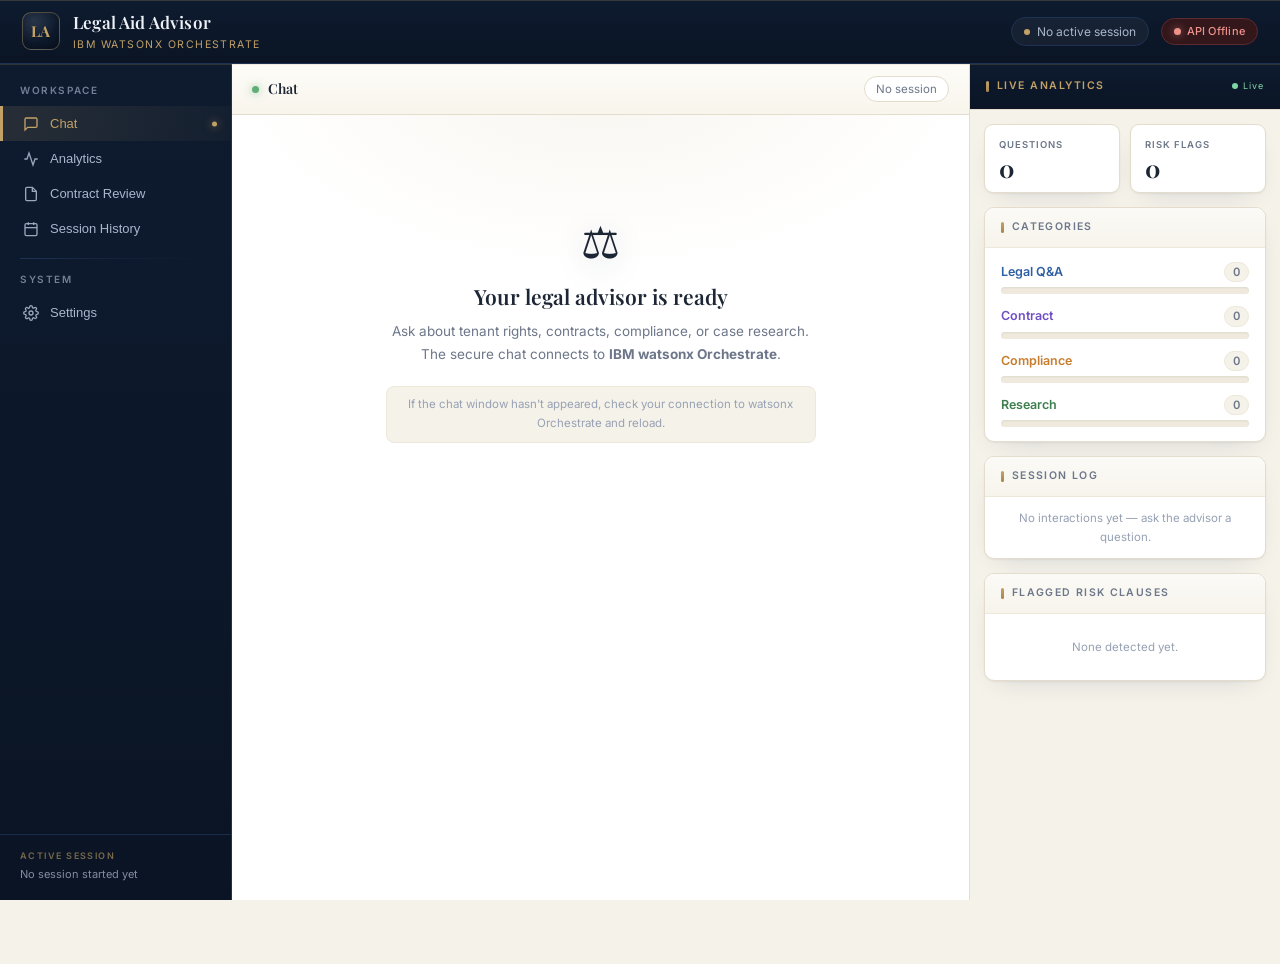
==== Legal-Aid/public/index.html @ 76707037 "Initial commit: Legal Aid Advisor dashboard AI-powered legal assistant — contract review with risk-c" ====
<!DOCTYPE html>
<html lang="en">
<head>
<meta charset="UTF-8" />
<meta name="viewport" content="width=device-width, initial-scale=1.0" />
<meta name="theme-color" content="#0e1b2f" />
<title>Legal Aid Advisor</title>
<link rel="icon" href="data:image/svg+xml,<svg xmlns='http://www.w3.org/2000/svg' viewBox='0 0 100 100'><rect width='100' height='100' rx='20' fill='%230e1b2f'/><text x='50' y='70' font-size='58' text-anchor='middle'>⚖️</text></svg>" />
<link rel="preconnect" href="https://fonts.googleapis.com" />
<link rel="preconnect" href="https://fonts.gstatic.com" crossorigin />
<link href="https://fonts.googleapis.com/css2?family=Inter:wght@400;500;600;700&family=Playfair+Display:wght@600;700&display=swap" rel="stylesheet" />
<link rel="stylesheet" href="css/app.css" />
</head>
<body>

<!-- ── App header ── -->
<header class="app-header">
  <button class="nav-toggle" id="navToggle" aria-label="Toggle navigation">
    <svg viewBox="0 0 24 24" fill="none" stroke="currentColor" stroke-width="2" stroke-linecap="round">
      <line x1="3" y1="6" x2="21" y2="6"/><line x1="3" y1="12" x2="21" y2="12"/><line x1="3" y1="18" x2="21" y2="18"/>
    </svg>
  </button>
  <div class="brand">
    <div class="logo-mark">LA</div>
    <div>
      <div class="app-title">Legal Aid Advisor</div>
      <div class="app-sub">IBM watsonx Orchestrate</div>
    </div>
  </div>
  <div class="header-right">
    <span class="session-chip" id="headerSessionLabel">No active session</span>
    <div class="status-pill" id="statusPill">Connecting…</div>
  </div>
</header>

<!-- ── Sidebar nav ── -->
<nav class="app-nav" id="appNav">
  <div class="nav-section-label">Workspace</div>

  <button class="nav-item active" data-view="chat">
    <svg viewBox="0 0 24 24" fill="none" stroke="currentColor" stroke-width="2">
      <path d="M21 15a2 2 0 0 1-2 2H7l-4 4V5a2 2 0 0 1 2-2h14a2 2 0 0 1 2 2z"/>
    </svg>
    Chat
  </button>

  <button class="nav-item" data-view="analytics">
    <svg viewBox="0 0 24 24" fill="none" stroke="currentColor" stroke-width="2">
      <polyline points="22 12 18 12 15 21 9 3 6 12 2 12"/>
    </svg>
    Analytics
  </button>

  <button class="nav-item" data-view="contracts">
    <svg viewBox="0 0 24 24" fill="none" stroke="currentColor" stroke-width="2">
      <path d="M14 2H6a2 2 0 0 0-2 2v16a2 2 0 0 0 2 2h12a2 2 0 0 0 2-2V8z"/>
      <polyline points="14 2 14 8 20 8"/>
    </svg>
    Contract Review
  </button>

  <button class="nav-item" data-view="sessions">
    <svg viewBox="0 0 24 24" fill="none" stroke="currentColor" stroke-width="2">
      <rect x="3" y="4" width="18" height="18" rx="2" ry="2"/>
      <line x1="16" y1="2" x2="16" y2="6"/><line x1="8" y1="2" x2="8" y2="6"/>
      <line x1="3" y1="10" x2="21" y2="10"/>
    </svg>
    Session History
  </button>

  <div class="nav-divider"></div>
  <div class="nav-section-label">System</div>

  <button class="nav-item" data-view="settings">
    <svg viewBox="0 0 24 24" fill="none" stroke="currentColor" stroke-width="2">
      <circle cx="12" cy="12" r="3"/>
      <path d="M19.4 15a1.65 1.65 0 0 0 .33 1.82l.06.06a2 2 0 0 1-2.83 2.83l-.06-.06a1.65 1.65 0 0 0-1.82-.33 1.65 1.65 0 0 0-1 1.51V21a2 2 0 0 1-4 0v-.09A1.65 1.65 0 0 0 9 19.4a1.65 1.65 0 0 0-1.82.33l-.06.06a2 2 0 0 1-2.83-2.83l.06-.06A1.65 1.65 0 0 0 4.68 15a1.65 1.65 0 0 0-1.51-1H3a2 2 0 0 1 0-4h.09A1.65 1.65 0 0 0 4.6 9a1.65 1.65 0 0 0-.33-1.82l-.06-.06a2 2 0 0 1 2.83-2.83l.06.06A1.65 1.65 0 0 0 9 4.68a1.65 1.65 0 0 0 1-1.51V3a2 2 0 0 1 4 0v.09a1.65 1.65 0 0 0 1 1.51 1.65 1.65 0 0 0 1.82-.33l.06-.06a2 2 0 0 1 2.83 2.83l-.06.06A1.65 1.65 0 0 0 19.4 9a1.65 1.65 0 0 0 1.51 1H21a2 2 0 0 1 0 4h-.09a1.65 1.65 0 0 0-1.51 1z"/>
    </svg>
    Settings
  </button>

  <div class="nav-footer" id="navSessionLabel">No session started yet</div>
</nav>

<!-- ── Main content ── -->
<main class="app-main" id="appMain">

  <!-- ── VIEW: Chat ── -->
  <div class="view active" id="view-chat"></div>

  <!-- ── VIEW: Analytics ── -->
  <div class="view" id="view-analytics"></div>

  <!-- ── VIEW: Contracts ── -->
  <div class="view" id="view-contracts"></div>

  <!-- ── VIEW: Sessions ── -->
  <div class="view" id="view-sessions"></div>

  <!-- ── VIEW: Settings ── -->
  <div class="view" id="view-settings"></div>

</main>

<!-- ── Toast container ── -->
<div id="toast-container"></div>

<!-- ── Scripts ── -->
<script src="js/api.js"></script>
<script src="js/utils.js"></script>
<script src="js/wxochat.js"></script>
<script src="js/views/chat.js"></script>
<script src="js/views/analytics.js"></script>
<script src="js/views/contracts.js"></script>
<script src="js/views/sessions.js"></script>
<script src="js/views/settings.js"></script>
<script src="js/app.js"></script>

</body>
</html>
---- Legal-Aid/public/css/app.css ----
/* ═══════════════════════════════════════════════════════════════════════════
   Legal Aid Advisor — Design System
   Theme: “Justice Chamber” — deep ink navy, brass gold, warm parchment.
   Serif display type (Playfair Display) for headings, Inter for UI.
   ═══════════════════════════════════════════════════════════════════════════ */

/* ── Reset ──────────────────────────────────────────────────────────────── */
*, *::before, *::after { box-sizing: border-box; margin: 0; padding: 0; }

/* ── Tokens ─────────────────────────────────────────────────────────────── */
:root {
  /* Ink & paper */
  --ink:        #1d2634;   /* primary text */
  --ink-2:      #3d4757;   /* secondary text */
  --muted:      #6d7789;   /* muted text */
  --faint:      #97a1b3;   /* faint text */
  --paper:      #f5f2ea;   /* warm parchment background */
  --paper-deep: #efeadd;   /* deeper parchment (hover, wells) */
  --surface:    #ffffff;   /* cards */
  --line:       #e4ddcd;   /* hairline border (warm) */
  --line-soft:  #eee8da;   /* lighter hairline */

  /* Court navy */
  --navy-0: #0a1424;
  --navy-1: #0e1b2f;
  --navy-2: #15263f;
  --navy-3: #1e3354;
  --navy-text:  #a9b6cc;   /* idle nav text */
  --navy-title: #eef2f8;   /* nav labels / headings on dark */

  /* Brass */
  --gold:      #c2a267;
  --gold-2:    #a9874b;
  --gold-soft: rgba(194, 162, 103, 0.14);
  --gold-line: rgba(194, 162, 103, 0.38);

  /* Actions & states */
  --blue:      #2f5fa3;
  --blue-deep: #25497e;
  --blue-soft: #eef3fa;
  --blue-line: #c7d6ec;
  --danger:    #b23a34;
  --danger-soft:#fcf0ef;
  --danger-line:#f2c4c0;
  --success:   #3e7d4e;
  --warn:      #c77d2e;

  /* Category colours */
  --cat-qa:         #2f5fa3;
  --cat-contract:   #6f4fc4;
  --cat-compliance: #c77d2e;
  --cat-research:   #3e7d4e;

  /* Type */
  --font-serif: 'Playfair Display', Georgia, 'Times New Roman', serif;
  --font-sans:  'Inter', -apple-system, 'Segoe UI', system-ui, sans-serif;

  /* Layout */
  --header-h: 64px;
  --nav-w:    232px;
  --radius:   10px;
  --radius-sm: 7px;
  --shadow-card: 0 1px 2px rgba(13, 27, 46, 0.05), 0 10px 28px -14px rgba(13, 27, 46, 0.18);
  --shadow-lift: 0 2px 4px rgba(13, 27, 46, 0.06), 0 16px 34px -16px rgba(13, 27, 46, 0.26);
}

/* ── Base ───────────────────────────────────────────────────────────────── */
html, body { height: 100%; }

body {
  font-family: var(--font-sans);
  font-size: 14px;
  line-height: 1.6;
  color: var(--ink);
  background: var(--paper);
  -webkit-font-smoothing: antialiased;
  text-rendering: optimizeLegibility;
}

::selection { background: rgba(194, 162, 103, 0.32); }

:focus-visible {
  outline: 2px solid var(--gold);
  outline-offset: 2px;
  border-radius: 3px;
}

/* ── App header (navy bench) ────────────────────────────────────────────── */
.app-header {
  position: fixed; top: 0; left: 0; right: 0; z-index: 100;
  height: var(--header-h);
  background: linear-gradient(180deg, var(--navy-1), var(--navy-0));
  color: #fff;
  display: flex; align-items: center; gap: 14px;
  padding: 0 22px;
  border-bottom: 1px solid var(--navy-3);
  box-shadow: 0 1px 0 rgba(194, 162, 103, 0.22) inset, 0 1px 0 rgba(194, 162, 103, 0.18);
}

.brand { display: flex; align-items: center; gap: 13px; min-width: 0; }

.logo-mark {
  width: 38px; height: 38px; flex-shrink: 0;
  border-radius: 9px;
  background:
    radial-gradient(120% 120% at 30% 20%, rgba(255,255,255,0.10), transparent 55%),
    linear-gradient(160deg, var(--navy-2), var(--navy-0));
  border: 1px solid var(--gold-line);
  box-shadow: 0 0 0 1px rgba(13, 27, 46, 0.6), inset 0 0 14px rgba(0,0,0,0.35);
  display: flex; align-items: center; justify-content: center;
  font-family: var(--font-serif);
  font-weight: 700; font-size: 15px; letter-spacing: 0.02em;
  color: var(--gold);
  text-shadow: 0 1px 2px rgba(0,0,0,0.4);
}

.app-title {
  font-family: var(--font-serif);
  font-size: 17px; font-weight: 600; letter-spacing: 0.01em;
  color: var(--navy-title);
  white-space: nowrap;
}
.app-sub {
  font-size: 10.5px; letter-spacing: 0.14em; text-transform: uppercase;
  color: var(--gold); margin-top: 1px;
}

/* Mobile nav toggle */
.nav-toggle {
  display: none;
  align-items: center; justify-content: center;
  width: 34px; height: 34px; flex-shrink: 0;
  background: transparent; border: 1px solid var(--navy-3);
  border-radius: 7px; color: var(--navy-text); cursor: pointer;
  transition: color .15s, border-color .15s, background .15s;
}
.nav-toggle:hover { color: var(--gold); border-color: var(--gold-line); background: var(--gold-soft); }
.nav-toggle svg { width: 18px; height: 18px; }

.header-right {
  margin-left: auto; display: flex; align-items: center; gap: 12px; min-width: 0;
}

.session-chip {
  font-size: 12px; color: var(--navy-text);
  background: rgba(255,255,255,0.045);
  border: 1px solid var(--navy-3);
  border-radius: 20px; padding: 4px 12px;
  max-width: 260px; overflow: hidden; text-overflow: ellipsis; white-space: nowrap;
}
.session-chip::before {
  content: ''; display: inline-block; width: 6px; height: 6px;
  border-radius: 50%; background: var(--gold); margin-right: 7px; vertical-align: 1px;
}

/* Status pill */
.status-pill {
  font-size: 11px; font-weight: 500; letter-spacing: 0.02em;
  padding: 4px 12px; border-radius: 20px;
  background: #0e2a20; color: #7ed6a4;
  border: 1px solid #1e4a37;
  display: flex; align-items: center; gap: 6px;
  white-space: nowrap;
}
.status-pill::before {
  content: ''; width: 7px; height: 7px; border-radius: 50%;
  background: #7ed6a4; display: inline-block;
  box-shadow: 0 0 8px rgba(126, 214, 164, 0.75);
}
.status-pill.disconnected {
  background: #33171b; color: #ee928b; border-color: #5c2b30;
}
.status-pill.disconnected::before {
  background: #ee928b; box-shadow: 0 0 8px rgba(238, 146, 139, 0.6);
}

/* ── Sidebar nav (navy panel) ───────────────────────────────────────────── */
.app-nav {
  position: fixed; top: var(--header-h); left: 0; bottom: 0;
  width: var(--nav-w);
  background: linear-gradient(180deg, var(--navy-1) 0%, var(--navy-0) 100%);
  border-right: 1px solid var(--navy-3);
  display: flex; flex-direction: column;
  padding: 18px 0 14px;
  z-index: 90;
  overflow-y: auto;
}

.nav-section-label {
  font-size: 10px; font-weight: 600; letter-spacing: 0.16em;
  text-transform: uppercase; color: var(--navy-text);
  opacity: 0.65;
  padding: 0 20px 8px;
}

.nav-item {
  display: flex; align-items: center; gap: 11px;
  padding: 9.5px 20px; font-size: 13px; font-weight: 500;
  color: var(--navy-text); cursor: pointer; border: none; background: none;
  width: 100%; text-align: left;
  border-left: 3px solid transparent;
  transition: color .15s, background .15s, border-color .15s;
  position: relative;
}
.nav-item:hover { color: var(--navy-title); background: rgba(255,255,255,0.05); }
.nav-item.active {
  color: var(--gold);
  background: linear-gradient(90deg, var(--gold-soft), rgba(194,162,103,0.03));
  border-left-color: var(--gold);
}
.nav-item.active::after {
  content: ''; position: absolute; right: 14px; top: 50%;
  transform: translateY(-50%);
  width: 5px; height: 5px; border-radius: 50%;
  background: var(--gold); box-shadow: 0 0 8px rgba(194,162,103,0.8);
}
.nav-item svg { width: 16px; height: 16px; flex-shrink: 0; opacity: 0.9; }
.nav-item.active svg { opacity: 1; }

.nav-divider {
  height: 1px; margin: 12px 20px;
  background: linear-gradient(90deg, var(--navy-3), rgba(30,51,84,0.35), transparent);
}

.nav-footer {
  margin-top: auto; padding: 14px 20px 2px;
  font-size: 11px; color: var(--navy-text); opacity: 0.75;
  border-top: 1px solid var(--navy-3);
  padding-top: 14px;
}
.nav-footer::before {
  content: 'ACTIVE SESSION'; display: block;
  font-size: 9px; letter-spacing: 0.16em; font-weight: 600;
  color: var(--gold); opacity: 0.8; margin-bottom: 3px;
}

/* ── Main content area (parchment) ──────────────────────────────────────── */
.app-main {
  margin-top: var(--header-h);
  margin-left: var(--nav-w);
  height: calc(100vh - var(--header-h));
  display: flex; flex-direction: column;
  overflow: hidden;
  background:
    radial-gradient(900px 420px at 12% -8%, rgba(194, 162, 103, 0.07), transparent 62%),
    var(--paper);
}

.view { display: none; flex: 1; flex-direction: column; overflow: hidden; }
.view.active { display: flex; }

/* ── Page header bar ────────────────────────────────────────────────────── */
.page-bar {
  padding: 18px 26px 14px;
  border-bottom: 1px solid var(--line);
  background: transparent;
  flex-shrink: 0;
  display: flex; align-items: flex-end; justify-content: space-between; gap: 14px;
  position: relative;
}
.page-bar::after {
  content: ''; position: absolute; left: 26px; bottom: -1px;
  width: 46px; height: 2px; border-radius: 2px;
  background: linear-gradient(90deg, var(--gold), transparent);
}
.page-bar h1 {
  font-family: var(--font-serif);
  font-size: 23px; font-weight: 600; letter-spacing: 0.01em;
  color: var(--ink); line-height: 1.2;
}
.page-bar .sub { font-size: 12.5px; color: var(--muted); margin-top: 3px; }

/* ── Buttons ────────────────────────────────────────────────────────────── */
.btn {
  display: inline-flex; align-items: center; gap: 7px;
  padding: 7.5px 15px; border-radius: var(--radius-sm);
  font-size: 13px; font-weight: 500; font-family: var(--font-sans);
  cursor: pointer; border: 1px solid var(--line);
  background: var(--surface); color: var(--ink-2);
  transition: background .15s, border-color .15s, color .15s, box-shadow .15s, transform .06s;
  white-space: nowrap;
}
.btn:hover { background: var(--paper-deep); border-color: #d8d0bc; color: var(--ink); }
.btn:active { transform: translateY(1px); }

.btn.primary {
  background: linear-gradient(180deg, var(--blue), var(--blue-deep));
  color: #fff; border-color: var(--blue-deep);
  box-shadow: 0 1px 2px rgba(13, 27, 46, 0.25), inset 0 1px 0 rgba(255,255,255,0.14);
}
.btn.primary:hover { background: linear-gradient(180deg, #3569b3, var(--blue-deep)); color: #fff; }

.btn.danger {
  background: var(--surface); color: var(--danger); border-color: var(--danger-line);
}
.btn.danger:hover { background: var(--danger-soft); border-color: var(--danger); color: var(--danger); }

.btn.ghost {
  background: transparent; border-color: var(--navy-3); color: var(--navy-text);
}
.btn.ghost:hover { background: var(--gold-soft); border-color: var(--gold-line); color: var(--gold); }

.btn svg { width: 14px; height: 14px; }

/* ── Cards & sections ───────────────────────────────────────────────────── */
.section-card {
  background: var(--surface);
  border: 1px solid var(--line);
  border-radius: var(--radius);
  overflow: hidden;
  box-shadow: var(--shadow-card);
}
.section-title {
  font-size: 10.5px; font-weight: 600; letter-spacing: 0.13em;
  text-transform: uppercase; color: var(--muted);
  padding: 11px 16px;
  border-bottom: 1px solid var(--line-soft);
  background: linear-gradient(180deg, #fbfaf6, #f7f4ec);
  display: flex; align-items: center; gap: 8px;
}
.section-title::before {
  content: ''; width: 3px; height: 11px; border-radius: 2px;
  background: linear-gradient(180deg, var(--gold), var(--gold-2));
  flex-shrink: 0;
}
.section-body { padding: 14px 16px; }

/* ── Stat cards ─────────────────────────────────────────────────────────── */
.stat-grid { display: grid; grid-template-columns: repeat(4, 1fr); gap: 14px; }
.stat-card {
  background: var(--surface); border: 1px solid var(--line);
  border-radius: var(--radius); padding: 16px 18px;
  box-shadow: var(--shadow-card);
  position: relative; overflow: hidden;
  transition: box-shadow .18s, transform .18s, border-color .18s;
}
.stat-card::after {
  content: ''; position: absolute; top: 0; left: 0; right: 0; height: 2px;
  background: linear-gradient(90deg, var(--gold), transparent 70%);
  opacity: 0.55;
}
.stat-card:hover {
  box-shadow: var(--shadow-lift); transform: translateY(-2px);
  border-color: #d9d2c0;
}
.stat-card .label {
  font-size: 10.5px; color: var(--muted);
  text-transform: uppercase; letter-spacing: 0.1em; font-weight: 600;
  margin-bottom: 6px;
}
.stat-card .value {
  font-family: var(--font-serif);
  font-size: 30px; font-weight: 700; line-height: 1; color: var(--ink);
  font-variant-numeric: tabular-nums;
}
.stat-card .sub { font-size: 11px; color: var(--faint); margin-top: 5px; }

/* ── Category bars ──────────────────────────────────────────────────────── */
.cat-list { display: flex; flex-direction: column; gap: 12px; }
.cat-label-row { display: flex; justify-content: space-between; margin-bottom: 5px; font-size: 12.5px; }
.cat-name { font-weight: 600; color: var(--ink-2); }
.cat-count {
  color: var(--muted); font-variant-numeric: tabular-nums;
  font-weight: 600; font-size: 11.5px;
  background: var(--paper); border: 1px solid var(--line-soft);
  border-radius: 12px; padding: 0 8px;
}
.cat-bar-bg {
  height: 7px; background: var(--paper-deep);
  border-radius: 4px; overflow: hidden;
  box-shadow: inset 0 1px 2px rgba(13,27,46,0.08);
}
.cat-bar-fill {
  height: 100%; border-radius: 4px;
  background-image: linear-gradient(180deg, rgba(255,255,255,0.28), transparent 55%);
  transition: width .5s cubic-bezier(.22,.61,.36,1);
}

/* ── Risk list ──────────────────────────────────────────────────────────── */
.risk-list { display: flex; flex-direction: column; gap: 8px; }
.risk-item {
  background: var(--danger-soft); border: 1px solid var(--danger-line);
  border-left: 3px solid var(--danger);
  border-radius: var(--radius-sm); padding: 9px 12px;
  transition: transform .12s, box-shadow .12s;
}
.risk-item:hover { transform: translateX(2px); box-shadow: 0 4px 12px -6px rgba(178,58,52,0.35); }
.risk-item .risk-name { font-size: 12.5px; font-weight: 600; color: var(--danger); }
.risk-item .risk-ctx { font-size: 11.5px; color: var(--ink-2); margin-top: 2px; line-height: 1.45; }

/* ── Tables ─────────────────────────────────────────────────────────────── */
.data-table { width: 100%; border-collapse: collapse; font-size: 13px; }
.data-table th {
  text-align: left; padding: 9px 14px; font-size: 10.5px; font-weight: 600;
  color: var(--muted); text-transform: uppercase; letter-spacing: 0.08em;
  background: var(--paper); border-bottom: 1px solid var(--line);
}
.data-table td { padding: 11px 14px; border-bottom: 1px solid var(--line-soft); color: var(--ink-2); vertical-align: middle; }
.data-table tr:last-child td { border-bottom: none; }
.data-table tbody tr { transition: background .12s; }
.data-table tbody tr:hover td { background: #fbf9f3; }

/* ── Empty state ────────────────────────────────────────────────────────── */
.empty-state {
  text-align: center; color: var(--faint); font-size: 13px;
  padding: 34px 0; line-height: 1.7;
}
.empty-state .empty-icon {
  font-size: 34px; margin-bottom: 10px; display: block;
  filter: grayscale(0.15) opacity(0.85);
}

/* ── Badges ─────────────────────────────────────────────────────────────── */
.badge {
  display: inline-block; font-size: 9.5px; font-weight: 600; padding: 2.5px 8px;
  border-radius: 12px; text-transform: uppercase; letter-spacing: 0.06em; color: #fff;
  box-shadow: inset 0 1px 0 rgba(255,255,255,0.22);
}

/* ── Notice banner ──────────────────────────────────────────────────────── */
.notice {
  display: flex; align-items: center; gap: 9px;
  font-size: 12.5px; color: var(--ink-2); line-height: 1.55;
  background: #fdf7e9; border: 1px solid #ecdcb6;
  border-left: 3px solid var(--gold-2);
  border-radius: 8px; padding: 10px 14px;
}
.notice::before {
  content: '⚖'; flex-shrink: 0; color: var(--gold-2); font-size: 13px;
}
.hidden { display: none !important; }

/* ── Code / links ───────────────────────────────────────────────────────── */
.code {
  font-family: 'SFMono-Regular', Consolas, 'Liberation Mono', Menlo, monospace;
  font-size: 12px; color: var(--ink-2);
  background: var(--paper); border: 1px solid var(--line-soft);
  border-radius: 5px; padding: 1.5px 7px;
}
.link { color: var(--blue); text-decoration: none; }
.link:hover { text-decoration: underline; color: var(--blue-deep); }

/* ── Toast notifications ────────────────────────────────────────────────── */
#toast-container {
  position: fixed; bottom: 22px; right: 22px; z-index: 9999;
  display: flex; flex-direction: column; gap: 9px; align-items: flex-end;
}
.toast {
  background: var(--navy-1); color: var(--navy-title);
  font-size: 13px; font-weight: 500;
  padding: 11px 18px; border-radius: 9px; min-width: 230px; max-width: 380px;
  display: flex; align-items: center; gap: 10px;
  border: 1px solid var(--navy-3);
  box-shadow: 0 10px 30px -10px rgba(13, 27, 46, 0.5);
  animation: toastIn .25s cubic-bezier(.21,.61,.35,1);
}
.toast::before {
  content: ''; width: 8px; height: 8px; border-radius: 50%; flex-shrink: 0;
  background: var(--navy-text);
}
.toast.success { border-left: 3px solid #5fae76; }
.toast.success::before { background: #5fae76; box-shadow: 0 0 8px rgba(95,174,118,0.7); }
.toast.error { border-left: 3px solid #ee928b; }
.toast.error::before { background: #ee928b; box-shadow: 0 0 8px rgba(238,146,139,0.7); }
@keyframes toastIn {
  from { opacity: 0; transform: translateX(14px) scale(0.97); }
  to   { opacity: 1; transform: none; }
}

/* ── Upload zone ────────────────────────────────────────────────────────── */
.upload-zone {
  border: 2px dashed #d8cfb8;
  border-radius: var(--radius);
  padding: 42px 24px; text-align: center; cursor: pointer;
  background: var(--surface);
  transition: border-color .2s, background .2s, box-shadow .2s, transform .15s;
}
.upload-zone:hover { border-color: var(--gold-2); background: #fdfbf6; }
.upload-zone.dragover {
  border-color: var(--gold);
  background: #fbf6ea;
  box-shadow: 0 0 0 4px var(--gold-soft), var(--shadow-card);
  transform: scale(1.005);
}
.upload-zone .uz-icon { font-size: 36px; margin-bottom: 12px; display: block; }
.upload-zone h3 { font-size: 16px; font-weight: 600; margin-bottom: 4px; color: var(--ink); }
.upload-zone p  { color: var(--muted); font-size: 13px; }

/* ── Contract result ────────────────────────────────────────────────────── */
.contract-result {
  background: var(--paper); border: 1px solid var(--line);
  border-radius: 8px; padding: 14px 16px;
}
.contract-result pre {
  white-space: pre-wrap; word-break: break-word;
  font-family: 'SFMono-Regular', Consolas, 'Liberation Mono', Menlo, monospace;
  font-size: 12px; line-height: 1.7; max-height: 340px; overflow-y: auto;
  color: var(--ink-2);
}

/* ═══════════════════════════════════════════════════════════════════════════
   Chat view — WxO embed + live analytics sidebar
   ═══════════════════════════════════════════════════════════════════════════ */
#view-chat { flex-direction: row; overflow: hidden; }

.chat-col {
  flex: 1; display: flex; flex-direction: column; min-width: 0; min-height: 0;
  border-right: 1px solid var(--line);
  background: var(--surface);
}
.chat-col-header {
  padding: 12px 20px; border-bottom: 1px solid var(--line);
  background: linear-gradient(180deg, #fdfcf8, #f8f5ec);
  flex-shrink: 0;
  display: flex; align-items: center; justify-content: space-between; gap: 10px;
}
.chat-col-header h2 {
  font-family: var(--font-serif);
  font-size: 14px; font-weight: 600; color: var(--ink);
  letter-spacing: 0.01em;
  display: flex; align-items: center; gap: 9px;
}
.chat-col-header h2::before {
  content: ''; width: 7px; height: 7px; border-radius: 50%;
  background: #5fae76; box-shadow: 0 0 8px rgba(95,174,118,0.7);
}
.chat-session-label {
  font-size: 11.5px; color: var(--muted);
  background: var(--surface); border: 1px solid var(--line);
  border-radius: 20px; padding: 3px 11px;
  max-width: 300px; overflow: hidden; text-overflow: ellipsis; white-space: nowrap;
}

#wxo-root {
  flex: 1; min-height: 0; overflow: hidden; background: var(--surface);
}

/* Welcome fallback — shown until the WxO widget mounts */
.chat-fallback {
  flex: 1; min-height: 0;
  display: flex; flex-direction: column; align-items: center; justify-content: center;
  gap: 6px; padding: 40px 32px; text-align: center;
  background:
    radial-gradient(560px 300px at 50% -10%, rgba(194, 162, 103, 0.10), transparent 65%),
    var(--surface);
}
.cf-emblem {
  font-size: 44px; margin-bottom: 10px; line-height: 1;
  filter: drop-shadow(0 6px 14px rgba(13, 27, 46, 0.18));
}
.chat-fallback h3 {
  font-family: var(--font-serif); font-size: 21px; font-weight: 600; color: var(--ink);
}
.chat-fallback p {
  max-width: 430px; color: var(--muted); font-size: 13.5px; line-height: 1.7;
}
.chat-fallback .cf-note {
  margin-top: 14px; font-size: 11.5px; color: var(--faint);
  background: var(--paper); border: 1px solid var(--line-soft);
  border-radius: 8px; padding: 8px 14px;
}
#wxo-root > * { width: 100% !important; height: 100% !important; border: none !important; border-radius: 0 !important; }

/* Live analytics sidebar */
.chat-sidebar {
  width: 310px; flex-shrink: 0; overflow-y: auto;
  background: var(--paper);
  display: flex; flex-direction: column;
}
.chat-sidebar .panel-header {
  padding: 14px 16px;
  border-bottom: 1px solid var(--line);
  background: linear-gradient(180deg, var(--navy-1), var(--navy-0));
  position: sticky; top: 0; z-index: 2;
  display: flex; align-items: center; justify-content: space-between;
}
.chat-sidebar .panel-header h2 {
  font-size: 10.5px; font-weight: 600; letter-spacing: 0.14em;
  text-transform: uppercase; color: var(--gold);
  display: flex; align-items: center; gap: 8px;
}
.chat-sidebar .panel-header h2::before {
  content: ''; width: 3px; height: 11px; border-radius: 2px;
  background: linear-gradient(180deg, var(--gold), var(--gold-2));
}
.live-dot {
  font-size: 9px; letter-spacing: 0.1em; color: #7ed6a4;
  display: flex; align-items: center; gap: 5px;
}
.live-dot::before {
  content: ''; width: 6px; height: 6px; border-radius: 50%;
  background: #7ed6a4; animation: livePulse 2.2s ease-in-out infinite;
}
@keyframes livePulse {
  0%, 100% { opacity: 1; box-shadow: 0 0 0 0 rgba(126,214,164,0.5); }
  50%      { opacity: 0.6; box-shadow: 0 0 0 4px rgba(126,214,164,0); }
}

.sidebar-body { padding: 14px; display: flex; flex-direction: column; gap: 14px; }

.mini-stat-row { display: grid; grid-template-columns: 1fr 1fr; gap: 10px; }
.mini-stat {
  background: var(--surface); border: 1px solid var(--line);
  border-radius: 9px; padding: 12px 14px;
  box-shadow: var(--shadow-card);
}
.mini-stat .lbl {
  font-size: 9.5px; color: var(--muted);
  text-transform: uppercase; letter-spacing: 0.1em; font-weight: 600; margin-bottom: 4px;
}
.mini-stat .val {
  font-family: var(--font-serif);
  font-size: 24px; font-weight: 700; line-height: 1; color: var(--ink);
  font-variant-numeric: tabular-nums;
}

.log-list { display: flex; flex-direction: column; max-height: 170px; overflow-y: auto; }
.log-item {
  font-size: 11.5px; padding: 7px 2px; border-bottom: 1px solid var(--line-soft);
  color: var(--ink-2); display: flex; gap: 8px; align-items: flex-start;
}
.log-item:last-child { border-bottom: none; }
.log-time {
  flex-shrink: 0; opacity: 0.65; font-variant-numeric: tabular-nums;
  color: var(--faint); font-size: 10.5px; padding-top: 1px;
}
.log-q { color: var(--ink); line-height: 1.45; }

.panel-empty {
  padding: 10px 0; text-align: center;
  color: var(--faint); font-size: 11.5px; line-height: 1.6;
}

/* ── Scrollbar ──────────────────────────────────────────────────────────── */
::-webkit-scrollbar { width: 9px; height: 9px; }
::-webkit-scrollbar-track { background: transparent; }
::-webkit-scrollbar-thumb {
  background: #cfc6ae; border-radius: 6px;
  border: 2px solid transparent; background-clip: padding-box;
}
::-webkit-scrollbar-thumb:hover { background: #b8ad90; background-clip: padding-box; border: 2px solid transparent; }

/* Charts */
svg text { font-family: var(--font-sans); }

/* ── Responsive ─────────────────────────────────────────────────────────── */
@media (max-width: 900px) {
  :root { --nav-w: 0px; }
  .app-nav {
    transform: translateX(-232px);
    transition: transform .22s ease;
    box-shadow: none;
  }
  .app-nav.open {
    transform: translateX(0); width: 232px;
    box-shadow: 6px 0 24px rgba(10, 20, 36, 0.45);
  }
  .nav-toggle { display: inline-flex; }
  .stat-grid { grid-template-columns: 1fr 1fr; }
  .chat-sidebar { display: none; }
  .session-chip { display: none; }
}
@media (max-width: 600px) {
  .stat-grid { grid-template-columns: 1fr; }
  .page-bar { padding: 14px 18px 12px; }
  .page-bar h1 { font-size: 19px; }
  .app-header { padding: 0 14px; }
  .app-sub { display: none; }
}
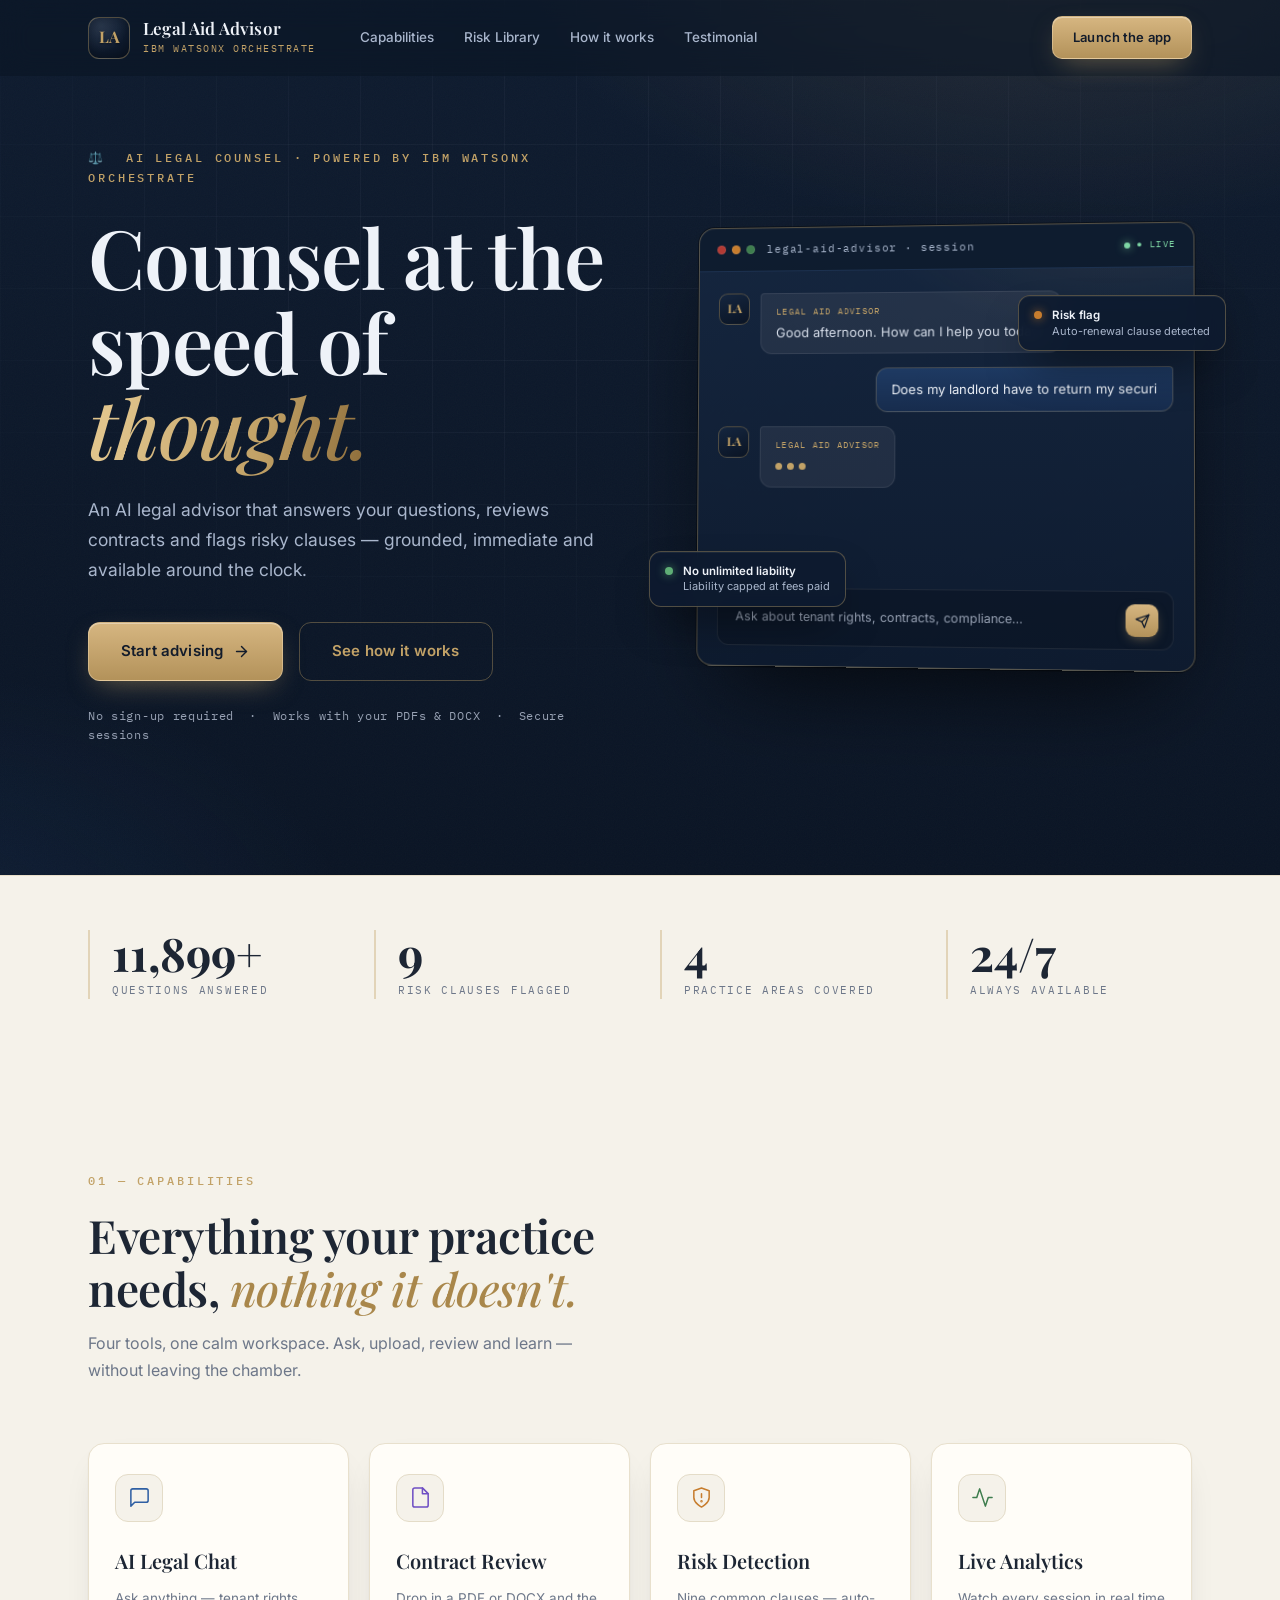
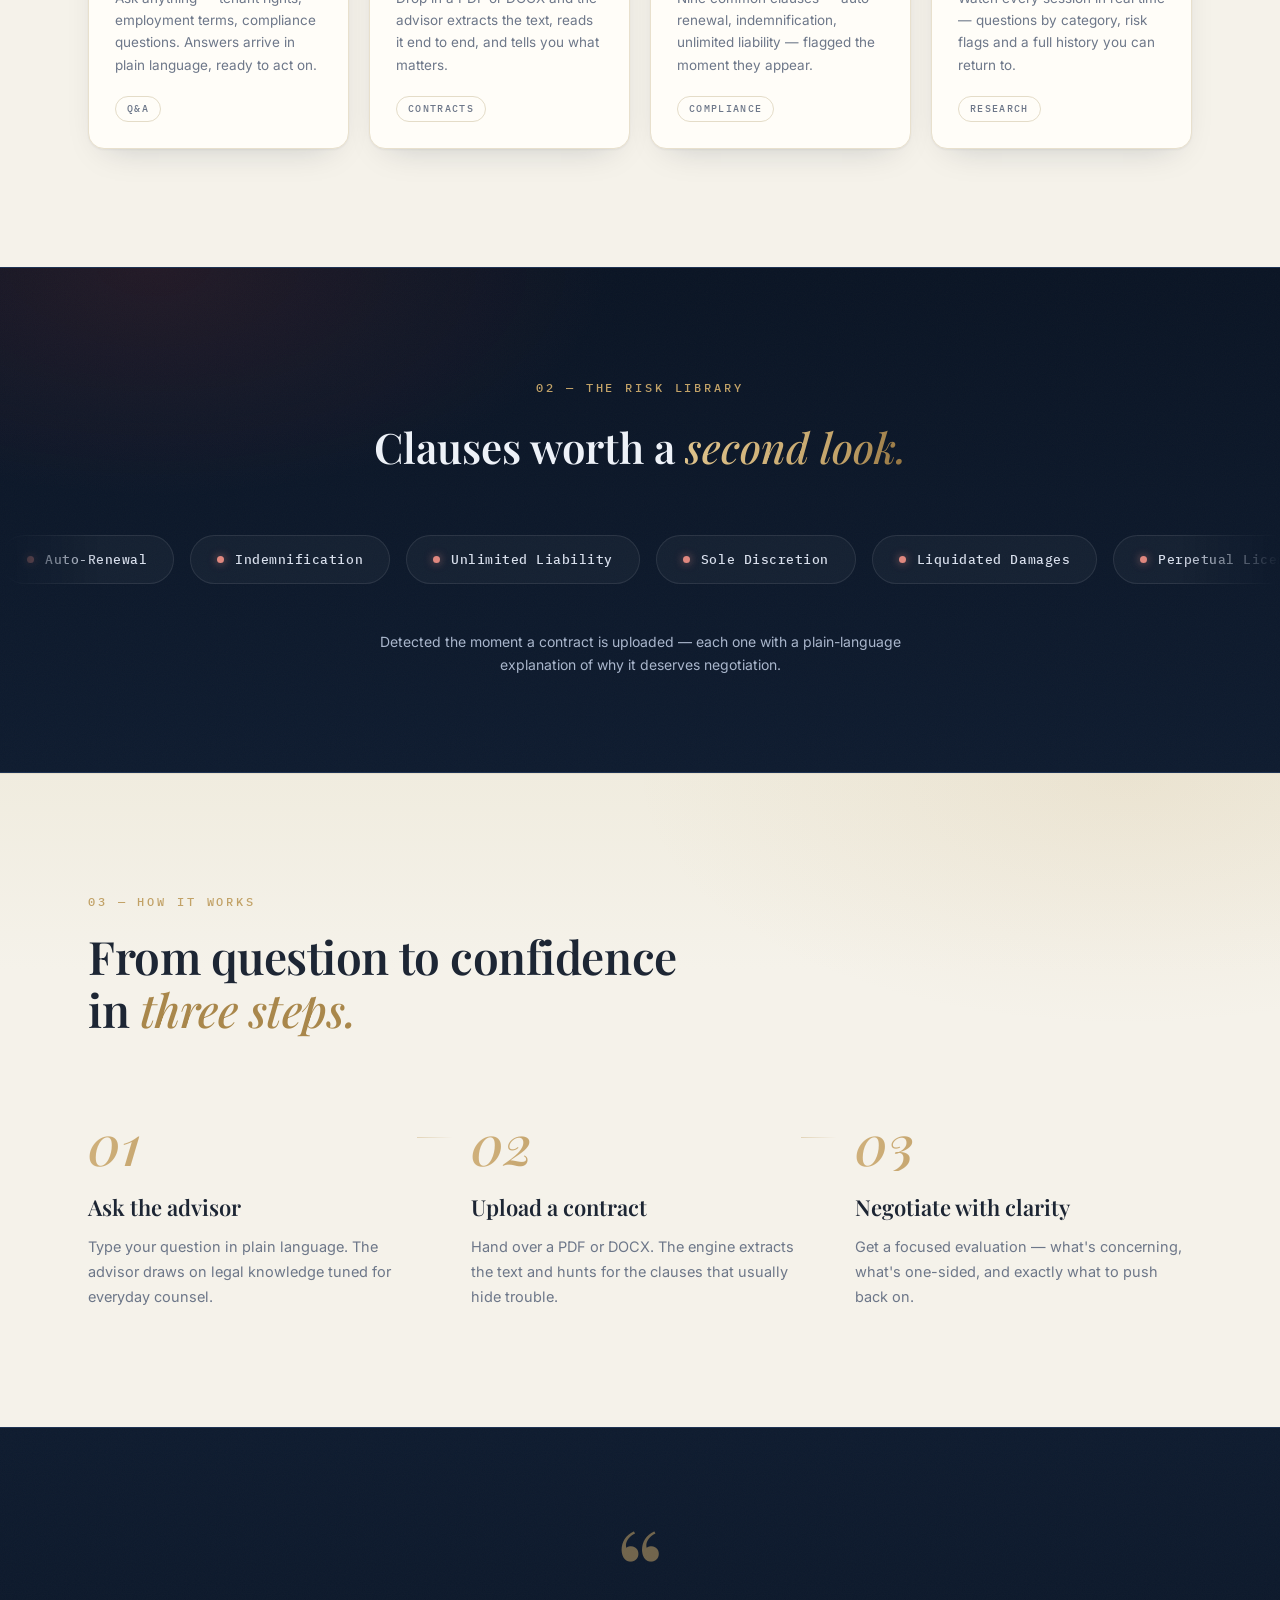
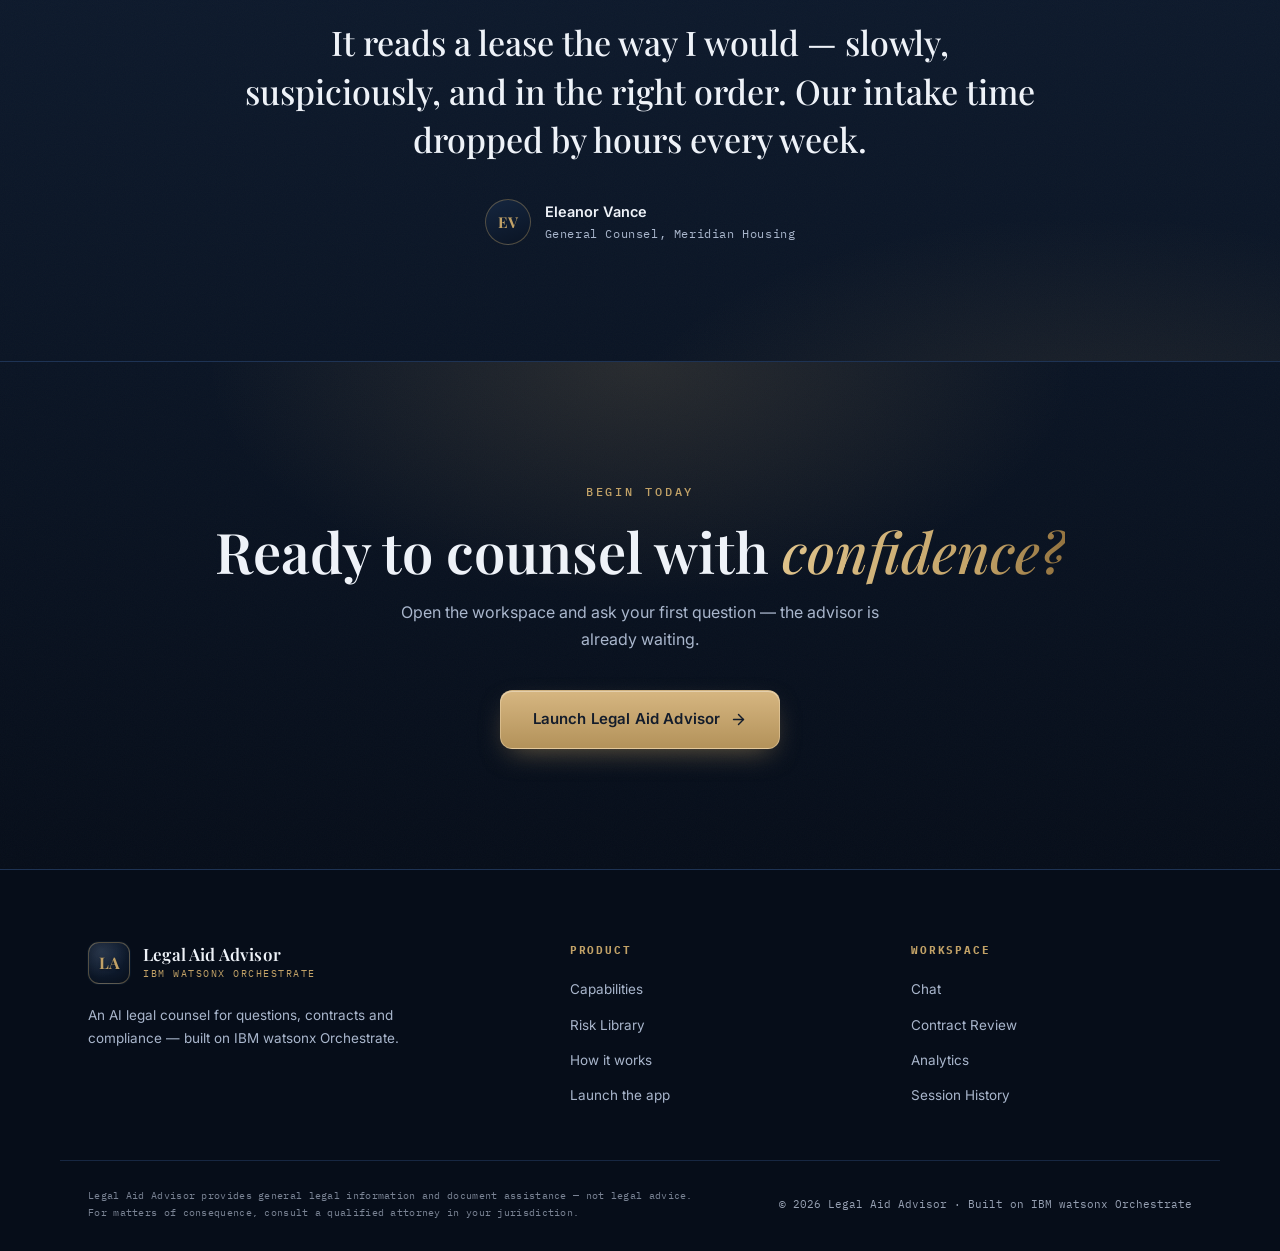
==== commit abd53940: "Add marketing landing page and replace the WxO widget with a custom chat backed by an SSE proxy - La" ====
--- a/Legal-Aid/public/index.html
+++ b/Legal-Aid/public/index.html
@@ -3,118 +3,332 @@
 <head>
 <meta charset="UTF-8" />
 <meta name="viewport" content="width=device-width, initial-scale=1.0" />
-<meta name="theme-color" content="#0e1b2f" />
-<title>Legal Aid Advisor</title>
+<meta name="theme-color" content="#0a1424" />
+<meta name="description" content="Legal Aid Advisor — an AI legal counsel that answers questions, reviews contracts and flags risk clauses. Powered by IBM watsonx Orchestrate." />
+<title>Legal Aid Advisor — Counsel at the speed of thought</title>
 <link rel="icon" href="data:image/svg+xml,<svg xmlns='http://www.w3.org/2000/svg' viewBox='0 0 100 100'><rect width='100' height='100' rx='20' fill='%230e1b2f'/><text x='50' y='70' font-size='58' text-anchor='middle'>⚖️</text></svg>" />
 <link rel="preconnect" href="https://fonts.googleapis.com" />
 <link rel="preconnect" href="https://fonts.gstatic.com" crossorigin />
-<link href="https://fonts.googleapis.com/css2?family=Inter:wght@400;500;600;700&family=Playfair+Display:wght@600;700&display=swap" rel="stylesheet" />
-<link rel="stylesheet" href="css/app.css" />
+<link href="https://fonts.googleapis.com/css2?family=IBM+Plex+Mono:wght@400;500;600&family=Inter:wght@400;500;600;700&family=Playfair+Display:ital,wght@0,500;0,600;0,700;1,500;1,600&display=swap" rel="stylesheet" />
+<link rel="stylesheet" href="css/landing.css" />
 </head>
 <body>
 
-<!-- ── App header ── -->
-<header class="app-header">
-  <button class="nav-toggle" id="navToggle" aria-label="Toggle navigation">
-    <svg viewBox="0 0 24 24" fill="none" stroke="currentColor" stroke-width="2" stroke-linecap="round">
-      <line x1="3" y1="6" x2="21" y2="6"/><line x1="3" y1="12" x2="21" y2="12"/><line x1="3" y1="18" x2="21" y2="18"/>
-    </svg>
-  </button>
-  <div class="brand">
-    <div class="logo-mark">LA</div>
-    <div>
-      <div class="app-title">Legal Aid Advisor</div>
-      <div class="app-sub">IBM watsonx Orchestrate</div>
-    </div>
-  </div>
-  <div class="header-right">
-    <span class="session-chip" id="headerSessionLabel">No active session</span>
-    <div class="status-pill" id="statusPill">Connecting…</div>
+<!-- ══════════════ NAV ══════════════ -->
+<header class="lp-nav" id="lpNav">
+  <div class="lp-container lp-nav-inner">
+    <a class="lp-brand" href="#top" aria-label="Legal Aid Advisor — home">
+      <span class="lp-brand-mark">LA</span>
+      <span class="lp-brand-text">
+        <span class="lp-brand-title">Legal Aid Advisor</span>
+        <span class="lp-brand-sub">IBM watsonx Orchestrate</span>
+      </span>
+    </a>
+
+    <nav class="lp-links" id="lpLinks" aria-label="Primary">
+      <a href="#capabilities">Capabilities</a>
+      <a href="#risk-library">Risk Library</a>
+      <a href="#how-it-works">How it works</a>
+      <a href="#testimonial">Testimonial</a>
+    </nav>
+
+    <div class="lp-nav-cta">
+      <a class="lp-btn lp-btn-gold" href="/dashboard">Launch the app</a>
+      <button class="lp-burger" id="lpBurger" aria-label="Toggle menu" aria-expanded="false">
+        <span></span><span></span><span></span>
+      </button>
+    </div>
   </div>
 </header>
 
-<!-- ── Sidebar nav ── -->
-<nav class="app-nav" id="appNav">
-  <div class="nav-section-label">Workspace</div>
-
-  <button class="nav-item active" data-view="chat">
-    <svg viewBox="0 0 24 24" fill="none" stroke="currentColor" stroke-width="2">
-      <path d="M21 15a2 2 0 0 1-2 2H7l-4 4V5a2 2 0 0 1 2-2h14a2 2 0 0 1 2 2z"/>
-    </svg>
-    Chat
-  </button>
-
-  <button class="nav-item" data-view="analytics">
-    <svg viewBox="0 0 24 24" fill="none" stroke="currentColor" stroke-width="2">
-      <polyline points="22 12 18 12 15 21 9 3 6 12 2 12"/>
-    </svg>
-    Analytics
-  </button>
-
-  <button class="nav-item" data-view="contracts">
-    <svg viewBox="0 0 24 24" fill="none" stroke="currentColor" stroke-width="2">
-      <path d="M14 2H6a2 2 0 0 0-2 2v16a2 2 0 0 0 2 2h12a2 2 0 0 0 2-2V8z"/>
-      <polyline points="14 2 14 8 20 8"/>
-    </svg>
-    Contract Review
-  </button>
-
-  <button class="nav-item" data-view="sessions">
-    <svg viewBox="0 0 24 24" fill="none" stroke="currentColor" stroke-width="2">
-      <rect x="3" y="4" width="18" height="18" rx="2" ry="2"/>
-      <line x1="16" y1="2" x2="16" y2="6"/><line x1="8" y1="2" x2="8" y2="6"/>
-      <line x1="3" y1="10" x2="21" y2="10"/>
-    </svg>
-    Session History
-  </button>
-
-  <div class="nav-divider"></div>
-  <div class="nav-section-label">System</div>
-
-  <button class="nav-item" data-view="settings">
-    <svg viewBox="0 0 24 24" fill="none" stroke="currentColor" stroke-width="2">
-      <circle cx="12" cy="12" r="3"/>
-      <path d="M19.4 15a1.65 1.65 0 0 0 .33 1.82l.06.06a2 2 0 0 1-2.83 2.83l-.06-.06a1.65 1.65 0 0 0-1.82-.33 1.65 1.65 0 0 0-1 1.51V21a2 2 0 0 1-4 0v-.09A1.65 1.65 0 0 0 9 19.4a1.65 1.65 0 0 0-1.82.33l-.06.06a2 2 0 0 1-2.83-2.83l.06-.06A1.65 1.65 0 0 0 4.68 15a1.65 1.65 0 0 0-1.51-1H3a2 2 0 0 1 0-4h.09A1.65 1.65 0 0 0 4.6 9a1.65 1.65 0 0 0-.33-1.82l-.06-.06a2 2 0 0 1 2.83-2.83l.06.06A1.65 1.65 0 0 0 9 4.68a1.65 1.65 0 0 0 1-1.51V3a2 2 0 0 1 4 0v.09a1.65 1.65 0 0 0 1 1.51 1.65 1.65 0 0 0 1.82-.33l.06-.06a2 2 0 0 1 2.83 2.83l-.06.06A1.65 1.65 0 0 0 19.4 9a1.65 1.65 0 0 0 1.51 1H21a2 2 0 0 1 0 4h-.09a1.65 1.65 0 0 0-1.51 1z"/>
-    </svg>
-    Settings
-  </button>
-
-  <div class="nav-footer" id="navSessionLabel">No session started yet</div>
-</nav>
-
-<!-- ── Main content ── -->
-<main class="app-main" id="appMain">
-
-  <!-- ── VIEW: Chat ── -->
-  <div class="view active" id="view-chat"></div>
-
-  <!-- ── VIEW: Analytics ── -->
-  <div class="view" id="view-analytics"></div>
-
-  <!-- ── VIEW: Contracts ── -->
-  <div class="view" id="view-contracts"></div>
-
-  <!-- ── VIEW: Sessions ── -->
-  <div class="view" id="view-sessions"></div>
-
-  <!-- ── VIEW: Settings ── -->
-  <div class="view" id="view-settings"></div>
+<main id="top">
+
+<!-- ══════════════ HERO ══════════════ -->
+<section class="lp-hero">
+  <div class="lp-grain" aria-hidden="true"></div>
+  <div class="lp-container lp-hero-inner">
+
+    <div class="lp-hero-copy">
+      <p class="lp-eyebrow reveal">⚖️ &nbsp;AI Legal Counsel · Powered by IBM watsonx Orchestrate</p>
+
+      <h1 class="lp-hero-title reveal">
+        Counsel at the speed of <em>thought.</em>
+      </h1>
+
+      <p class="lp-hero-sub reveal">
+        An AI legal advisor that answers your questions, reviews contracts and
+        flags risky clauses — grounded, immediate and available around the clock.
+      </p>
+
+      <div class="lp-hero-actions reveal">
+        <a class="lp-btn lp-btn-gold lp-btn-lg" href="/dashboard">Start advising
+          <svg viewBox="0 0 24 24" fill="none" stroke="currentColor" stroke-width="2" stroke-linecap="round" stroke-linejoin="round"><line x1="5" y1="12" x2="19" y2="12"/><polyline points="12 5 19 12 12 19"/></svg>
+        </a>
+        <a class="lp-btn lp-btn-ghost lp-btn-lg" href="#how-it-works">See how it works</a>
+      </div>
+
+      <p class="lp-hero-note reveal">No sign-up required &nbsp;·&nbsp; Works with your PDFs &amp; DOCX &nbsp;·&nbsp; Secure sessions</p>
+    </div>
+
+    <!-- ── Hero mockup ── -->
+    <div class="lp-hero-stage reveal">
+      <div class="lp-mock" role="img" aria-label="Preview of the advisor chat answering a legal question">
+
+        <div class="lp-mock-bar">
+          <span class="lp-mock-dots"><i></i><i></i><i></i></span>
+          <span class="lp-mock-title">legal-aid-advisor · session</span>
+          <span class="lp-mock-live">● LIVE</span>
+        </div>
+
+        <div class="lp-mock-body">
+          <div class="lp-msg lp-msg-agent">
+            <span class="lp-msg-avatar">LA</span>
+            <div class="lp-msg-bubble">
+              <span class="lp-msg-role">Legal Aid Advisor</span>
+              <span class="lp-msg-text">Good afternoon. How can I help you today?</span>
+            </div>
+          </div>
+
+          <div class="lp-msg lp-msg-user">
+            <div class="lp-msg-bubble lp-msg-q" id="mockQ">Does my landlord have to return my security deposit?</div>
+          </div>
+
+          <div class="lp-msg lp-msg-agent">
+            <span class="lp-msg-avatar">LA</span>
+            <div class="lp-msg-bubble">
+              <span class="lp-msg-role">Legal Aid Advisor</span>
+              <span class="lp-typing" id="mockTyping"><i></i><i></i><i></i></span>
+              <span class="lp-msg-text" id="mockA">Your deposit must be returned within 21 days of lease end — with an itemised statement of any deductions.</span>
+            </div>
+          </div>
+        </div>
+
+        <div class="lp-mock-input">
+          <span class="lp-mock-ph">Ask about tenant rights, contracts, compliance…</span>
+          <span class="lp-mock-send">
+            <svg viewBox="0 0 24 24" fill="none" stroke="currentColor" stroke-width="2" stroke-linecap="round" stroke-linejoin="round"><line x1="22" y1="2" x2="11" y2="13"/><polygon points="22 2 15 22 11 13 2 9 22 2"/></svg>
+          </span>
+        </div>
+      </div>
+
+      <!-- Floating badges -->
+      <div class="lp-float lp-float-risk" aria-hidden="true">
+        <span class="lp-float-dot warn"></span>
+        <div><b>Risk flag</b><span>Auto-renewal clause detected</span></div>
+      </div>
+      <div class="lp-float lp-float-clear" aria-hidden="true">
+        <span class="lp-float-dot ok"></span>
+        <div><b>No unlimited liability</b><span>Liability capped at fees paid</span></div>
+      </div>
+    </div>
+
+  </div>
+</section>
+
+<!-- ══════════════ STATS ══════════════ -->
+<section class="lp-stats" aria-label="Key numbers">
+  <div class="lp-container lp-stats-grid">
+    <div class="lp-stat reveal">
+      <span class="lp-stat-num"><span data-count="12400">0</span>+</span>
+      <span class="lp-stat-lbl">Questions answered</span>
+    </div>
+    <div class="lp-stat reveal">
+      <span class="lp-stat-num"><span data-count="9">0</span></span>
+      <span class="lp-stat-lbl">Risk clauses flagged</span>
+    </div>
+    <div class="lp-stat reveal">
+      <span class="lp-stat-num"><span data-count="4">0</span></span>
+      <span class="lp-stat-lbl">Practice areas covered</span>
+    </div>
+    <div class="lp-stat reveal">
+      <span class="lp-stat-num">24/7</span>
+      <span class="lp-stat-lbl">Always available</span>
+    </div>
+  </div>
+</section>
+
+<!-- ══════════════ CAPABILITIES ══════════════ -->
+<section class="lp-section" id="capabilities">
+  <div class="lp-container">
+    <div class="lp-sec-head reveal">
+      <p class="lp-eyebrow">01 — Capabilities</p>
+      <h2>Everything your practice needs, <em>nothing it doesn't.</em></h2>
+      <p class="lp-sec-sub">Four tools, one calm workspace. Ask, upload, review and learn — without leaving the chamber.</p>
+    </div>
+
+    <div class="lp-features">
+      <article class="lp-card reveal">
+        <span class="lp-card-ico chat">
+          <svg viewBox="0 0 24 24" fill="none" stroke="currentColor" stroke-width="1.6" stroke-linecap="round" stroke-linejoin="round"><path d="M21 15a2 2 0 0 1-2 2H7l-4 4V5a2 2 0 0 1 2-2h14a2 2 0 0 1 2 2z"/></svg>
+        </span>
+        <h3>AI Legal Chat</h3>
+        <p>Ask anything — tenant rights, employment terms, compliance questions. Answers arrive in plain language, ready to act on.</p>
+        <span class="lp-card-tag">Q&A</span>
+      </article>
+
+      <article class="lp-card reveal">
+        <span class="lp-card-ico doc">
+          <svg viewBox="0 0 24 24" fill="none" stroke="currentColor" stroke-width="1.6" stroke-linecap="round" stroke-linejoin="round"><path d="M14 2H6a2 2 0 0 0-2 2v16a2 2 0 0 0 2 2h12a2 2 0 0 0 2-2V8z"/><polyline points="14 2 14 8 20 8"/></svg>
+        </span>
+        <h3>Contract Review</h3>
+        <p>Drop in a PDF or DOCX and the advisor extracts the text, reads it end to end, and tells you what matters.</p>
+        <span class="lp-card-tag">Contracts</span>
+      </article>
+
+      <article class="lp-card reveal">
+        <span class="lp-card-ico shield">
+          <svg viewBox="0 0 24 24" fill="none" stroke="currentColor" stroke-width="1.6" stroke-linecap="round" stroke-linejoin="round"><path d="M12 22s8-4 8-10V5l-8-3-8 3v7c0 6 8 10 8 10z"/><line x1="12" y1="8" x2="12" y2="12"/><circle cx="12" cy="16" r="0.5"/></svg>
+        </span>
+        <h3>Risk Detection</h3>
+        <p>Nine common clauses — auto-renewal, indemnification, unlimited liability — flagged the moment they appear.</p>
+        <span class="lp-card-tag">Compliance</span>
+      </article>
+
+      <article class="lp-card reveal">
+        <span class="lp-card-ico chart">
+          <svg viewBox="0 0 24 24" fill="none" stroke="currentColor" stroke-width="1.6" stroke-linecap="round" stroke-linejoin="round"><polyline points="22 12 18 12 15 21 9 3 6 12 2 12"/></svg>
+        </span>
+        <h3>Live Analytics</h3>
+        <p>Watch every session in real time — questions by category, risk flags and a full history you can return to.</p>
+        <span class="lp-card-tag">Research</span>
+      </article>
+    </div>
+  </div>
+</section>
+
+<!-- ══════════════ RISK LIBRARY MARQUEE ══════════════ -->
+<section class="lp-risks" id="risk-library">
+  <div class="lp-grain" aria-hidden="true"></div>
+  <div class="lp-risks-head reveal">
+    <p class="lp-eyebrow">02 — The Risk Library</p>
+    <h2>Clauses worth a <em>second look.</em></h2>
+  </div>
+
+  <div class="lp-marquee reveal" aria-hidden="true">
+    <div class="lp-marquee-track">
+      <span class="lp-risk-chip"><i></i>Auto-Renewal</span>
+      <span class="lp-risk-chip"><i></i>Indemnification</span>
+      <span class="lp-risk-chip"><i></i>Unlimited Liability</span>
+      <span class="lp-risk-chip"><i></i>Sole Discretion</span>
+      <span class="lp-risk-chip"><i></i>Liquidated Damages</span>
+      <span class="lp-risk-chip"><i></i>Perpetual License</span>
+      <span class="lp-risk-chip"><i></i>Non-Compete</span>
+      <span class="lp-risk-chip"><i></i>Jury Waiver</span>
+      <span class="lp-risk-chip"><i></i>Mandatory Arbitration</span>
+      <span class="lp-risk-chip"><i></i>Auto-Renewal</span>
+      <span class="lp-risk-chip"><i></i>Indemnification</span>
+      <span class="lp-risk-chip"><i></i>Unlimited Liability</span>
+      <span class="lp-risk-chip"><i></i>Sole Discretion</span>
+      <span class="lp-risk-chip"><i></i>Liquidated Damages</span>
+      <span class="lp-risk-chip"><i></i>Perpetual License</span>
+      <span class="lp-risk-chip"><i></i>Non-Compete</span>
+      <span class="lp-risk-chip"><i></i>Jury Waiver</span>
+      <span class="lp-risk-chip"><i></i>Mandatory Arbitration</span>
+    </div>
+  </div>
+
+  <p class="lp-risks-note reveal">Detected the moment a contract is uploaded — each one with a plain-language explanation of why it deserves negotiation.</p>
+</section>
+
+<!-- ══════════════ HOW IT WORKS ══════════════ -->
+<section class="lp-section lp-section-parch" id="how-it-works">
+  <div class="lp-container">
+    <div class="lp-sec-head reveal">
+      <p class="lp-eyebrow">03 — How it works</p>
+      <h2>From question to confidence in <em>three steps.</em></h2>
+    </div>
+
+    <div class="lp-steps">
+      <div class="lp-step reveal">
+        <span class="lp-step-num">01</span>
+        <h3>Ask the advisor</h3>
+        <p>Type your question in plain language. The advisor draws on legal knowledge tuned for everyday counsel.</p>
+      </div>
+      <div class="lp-step reveal">
+        <span class="lp-step-num">02</span>
+        <h3>Upload a contract</h3>
+        <p>Hand over a PDF or DOCX. The engine extracts the text and hunts for the clauses that usually hide trouble.</p>
+      </div>
+      <div class="lp-step reveal">
+        <span class="lp-step-num">03</span>
+        <h3>Negotiate with clarity</h3>
+        <p>Get a focused evaluation — what's concerning, what's one-sided, and exactly what to push back on.</p>
+      </div>
+    </div>
+  </div>
+</section>
+
+<!-- ══════════════ TESTIMONIAL ══════════════ -->
+<section class="lp-quote" id="testimonial">
+  <div class="lp-grain" aria-hidden="true"></div>
+  <div class="lp-container lp-quote-inner reveal">
+    <span class="lp-quote-mark" aria-hidden="true">“</span>
+    <blockquote>
+      It reads a lease the way I would — slowly, suspiciously, and in the right order.
+      Our intake time dropped by hours every week.
+    </blockquote>
+    <div class="lp-quote-by">
+      <span class="lp-quote-avatar">EV</span>
+      <div>
+        <b>Eleanor Vance</b>
+        <span>General Counsel, Meridian Housing</span>
+      </div>
+    </div>
+  </div>
+</section>
+
+<!-- ══════════════ CTA ══════════════ -->
+<section class="lp-cta">
+  <div class="lp-grain" aria-hidden="true"></div>
+  <div class="lp-container lp-cta-inner reveal">
+    <p class="lp-eyebrow">Begin today</p>
+    <h2>Ready to counsel with <em>confidence?</em></h2>
+    <p class="lp-cta-sub">Open the workspace and ask your first question — the advisor is already waiting.</p>
+    <a class="lp-btn lp-btn-gold lp-btn-lg" href="/dashboard">Launch Legal Aid Advisor
+      <svg viewBox="0 0 24 24" fill="none" stroke="currentColor" stroke-width="2" stroke-linecap="round" stroke-linejoin="round"><line x1="5" y1="12" x2="19" y2="12"/><polyline points="12 5 19 12 12 19"/></svg>
+    </a>
+  </div>
+</section>
 
 </main>
 
-<!-- ── Toast container ── -->
-<div id="toast-container"></div>
-
-<!-- ── Scripts ── -->
-<script src="js/api.js"></script>
-<script src="js/utils.js"></script>
-<script src="js/wxochat.js"></script>
-<script src="js/views/chat.js"></script>
-<script src="js/views/analytics.js"></script>
-<script src="js/views/contracts.js"></script>
-<script src="js/views/sessions.js"></script>
-<script src="js/views/settings.js"></script>
-<script src="js/app.js"></script>
-
+<!-- ══════════════ FOOTER ══════════════ -->
+<footer class="lp-footer">
+  <div class="lp-container lp-footer-inner">
+    <div class="lp-footer-brand">
+      <a class="lp-brand" href="#top">
+        <span class="lp-brand-mark">LA</span>
+        <span class="lp-brand-text">
+          <span class="lp-brand-title">Legal Aid Advisor</span>
+          <span class="lp-brand-sub">IBM watsonx Orchestrate</span>
+        </span>
+      </a>
+      <p>An AI legal counsel for questions, contracts and compliance — built on IBM watsonx Orchestrate.</p>
+    </div>
+
+    <div class="lp-footer-col">
+      <h4>Product</h4>
+      <a href="#capabilities">Capabilities</a>
+      <a href="#risk-library">Risk Library</a>
+      <a href="#how-it-works">How it works</a>
+      <a href="/dashboard">Launch the app</a>
+    </div>
+
+    <div class="lp-footer-col">
+      <h4>Workspace</h4>
+      <a href="/dashboard">Chat</a>
+      <a href="/dashboard">Contract Review</a>
+      <a href="/dashboard">Analytics</a>
+      <a href="/dashboard">Session History</a>
+    </div>
+  </div>
+
+  <div class="lp-container lp-footer-bottom">
+    <p class="lp-disclaimer">Legal Aid Advisor provides general legal information and document assistance — not legal advice. For matters of consequence, consult a qualified attorney in your jurisdiction.</p>
+    <p class="lp-copy">© 2026 Legal Aid Advisor · Built on IBM watsonx Orchestrate</p>
+  </div>
+</footer>
+
+<script src="js/landing.js"></script>
 </body>
 </html>
--- a/Legal-Aid/public/css/landing.css
+++ b/Legal-Aid/public/css/landing.css
@@ -0,0 +1,883 @@
+/* ═══════════════════════════════════════════════════════════════════════════
+   Legal Aid Advisor — Landing Page
+   Theme: “Justice Chamber” — deep ink navy, brass gold, warm parchment.
+   Type: Playfair Display (display serif) · Inter (UI) · IBM Plex Mono (labels).
+   ═══════════════════════════════════════════════════════════════════════════ */
+
+*, *::before, *::after { box-sizing: border-box; margin: 0; padding: 0; }
+
+:root {
+  /* Ink & paper */
+  --ink:        #1d2634;
+  --ink-2:      #3d4757;
+  --muted:      #6d7789;
+  --faint:      #97a1b3;
+  --paper:      #f5f2ea;
+  --paper-deep: #efeadd;
+  --surface:    #fffdf8;
+
+  /* Court navy */
+  --navy-0: #0a1424;
+  --navy-1: #0e1b2f;
+  --navy-2: #15263f;
+  --navy-3: #1e3354;
+  --navy-text:  #a9b6cc;
+  --navy-title: #eef2f8;
+
+  /* Brass */
+  --gold:      #c2a267;
+  --gold-2:    #a9874b;
+  --gold-soft: rgba(194, 162, 103, 0.14);
+  --gold-line: rgba(194, 162, 103, 0.38);
+
+  /* States */
+  --danger:    #b23a34;
+  --success:   #5fae76;
+
+  /* Type */
+  --font-serif: 'Playfair Display', Georgia, 'Times New Roman', serif;
+  --font-sans:  'Inter', -apple-system, 'Segoe UI', system-ui, sans-serif;
+  --font-mono:  'IBM Plex Mono', 'SFMono-Regular', Consolas, monospace;
+
+  --container: 1160px;
+  --nav-h: 76px;
+}
+
+html { scroll-behavior: smooth; }
+
+body {
+  font-family: var(--font-sans);
+  font-size: 16px;
+  line-height: 1.65;
+  color: var(--ink);
+  background: var(--navy-0);
+  -webkit-font-smoothing: antialiased;
+  text-rendering: optimizeLegibility;
+  overflow-x: hidden;
+}
+
+::selection { background: rgba(194, 162, 103, 0.35); }
+
+:focus-visible { outline: 2px solid var(--gold); outline-offset: 3px; border-radius: 4px; }
+
+img, svg { display: block; }
+a { color: inherit; }
+
+.lp-container { width: 100%; max-width: var(--container); margin: 0 auto; padding: 0 28px; }
+
+/* ── Eyebrow label (mono) ─────────────────────────────────────────────── */
+.lp-eyebrow {
+  font-family: var(--font-mono);
+  font-size: 12px;
+  font-weight: 500;
+  letter-spacing: 0.24em;
+  text-transform: uppercase;
+  color: var(--gold);
+}
+
+/* ── Buttons ───────────────────────────────────────────────────────────── */
+.lp-btn {
+  display: inline-flex; align-items: center; justify-content: center; gap: 10px;
+  font-family: var(--font-sans);
+  font-size: 14px; font-weight: 600; letter-spacing: 0.01em;
+  padding: 13px 26px;
+  border-radius: 10px;
+  text-decoration: none;
+  border: 1px solid transparent;
+  cursor: pointer;
+  transition: transform .15s ease, box-shadow .2s ease, background .2s ease, border-color .2s ease, color .2s ease;
+  white-space: nowrap;
+}
+.lp-btn svg { width: 17px; height: 17px; }
+
+.lp-btn-gold {
+  color: #131c2b;
+  background: linear-gradient(180deg, #d6b681 0%, #b3925a 100%);
+  border-color: rgba(255, 235, 200, 0.35);
+  box-shadow: 0 10px 28px -10px rgba(194, 162, 103, 0.55), inset 0 1px 0 rgba(255,255,255,0.35);
+}
+.lp-btn-gold:hover {
+  transform: translateY(-2px);
+  box-shadow: 0 16px 34px -10px rgba(194, 162, 103, 0.65), inset 0 1px 0 rgba(255,255,255,0.4);
+}
+
+.lp-btn-ghost {
+  color: var(--gold);
+  background: transparent;
+  border-color: var(--gold-line);
+}
+.lp-btn-ghost:hover {
+  background: var(--gold-soft);
+  border-color: var(--gold);
+  transform: translateY(-2px);
+}
+
+.lp-btn-lg { padding: 16px 32px; font-size: 15px; border-radius: 12px; }
+
+/* ═══════════════════════════════════════════════════════════════════════════
+   NAV
+   ═══════════════════════════════════════════════════════════════════════════ */
+.lp-nav {
+  position: fixed; top: 0; left: 0; right: 0; z-index: 100;
+  height: var(--nav-h);
+  display: flex; align-items: center;
+  background: rgba(10, 20, 36, 0.55);
+  -webkit-backdrop-filter: blur(14px);
+  backdrop-filter: blur(14px);
+  border-bottom: 1px solid transparent;
+  transition: background .25s ease, border-color .25s ease, box-shadow .25s ease;
+}
+.lp-nav.scrolled {
+  background: rgba(10, 20, 36, 0.88);
+  border-bottom-color: rgba(30, 51, 84, 0.9);
+  box-shadow: 0 8px 28px -14px rgba(0,0,0,0.6);
+}
+
+.lp-nav-inner { display: flex; align-items: center; gap: 32px; }
+
+.lp-brand { display: flex; align-items: center; gap: 13px; text-decoration: none; }
+
+.lp-brand-mark {
+  width: 42px; height: 42px; flex-shrink: 0;
+  border-radius: 11px;
+  display: flex; align-items: center; justify-content: center;
+  font-family: var(--font-serif); font-weight: 700; font-size: 16px;
+  color: var(--gold);
+  background:
+    radial-gradient(120% 120% at 30% 20%, rgba(255,255,255,0.10), transparent 55%),
+    linear-gradient(160deg, var(--navy-2), var(--navy-0));
+  border: 1px solid var(--gold-line);
+  box-shadow: 0 0 0 1px rgba(13, 27, 46, 0.6), inset 0 0 14px rgba(0,0,0,0.35);
+  text-shadow: 0 1px 2px rgba(0,0,0,0.4);
+}
+
+.lp-brand-title {
+  display: block;
+  font-family: var(--font-serif);
+  font-size: 17px; font-weight: 600; letter-spacing: 0.01em;
+  color: var(--navy-title);
+  line-height: 1.2;
+}
+.lp-brand-sub {
+  display: block;
+  font-family: var(--font-mono);
+  font-size: 9.5px; letter-spacing: 0.16em; text-transform: uppercase;
+  color: var(--gold); margin-top: 2px;
+}
+
+.lp-links { display: flex; align-items: center; gap: 30px; margin-left: 12px; }
+.lp-links a {
+  position: relative;
+  font-size: 13.5px; font-weight: 500;
+  color: var(--navy-text);
+  text-decoration: none;
+  transition: color .18s ease;
+  padding: 6px 0;
+}
+.lp-links a::after {
+  content: ''; position: absolute; left: 0; bottom: 0;
+  width: 100%; height: 1px;
+  background: linear-gradient(90deg, var(--gold), transparent 80%);
+  transform: scaleX(0); transform-origin: left;
+  transition: transform .22s ease;
+}
+.lp-links a:hover { color: var(--navy-title); }
+.lp-links a:hover::after { transform: scaleX(1); }
+
+.lp-nav-cta { margin-left: auto; display: flex; align-items: center; gap: 14px; }
+.lp-nav-cta .lp-btn { padding: 10px 20px; font-size: 13px; }
+
+.lp-burger {
+  display: none;
+  flex-direction: column; justify-content: center; gap: 5px;
+  width: 40px; height: 40px;
+  background: transparent; border: 1px solid var(--navy-3);
+  border-radius: 9px; cursor: pointer;
+}
+.lp-burger span {
+  width: 18px; height: 2px; margin: 0 auto;
+  background: var(--gold); border-radius: 2px;
+  transition: transform .2s ease, opacity .2s ease;
+}
+.lp-burger.open span:nth-child(1) { transform: translateY(7px) rotate(45deg); }
+.lp-burger.open span:nth-child(2) { opacity: 0; }
+.lp-burger.open span:nth-child(3) { transform: translateY(-7px) rotate(-45deg); }
+
+/* ═══════════════════════════════════════════════════════════════════════════
+   HERO
+   ═══════════════════════════════════════════════════════════════════════════ */
+.lp-hero {
+  position: relative;
+  padding: calc(var(--nav-h) + 72px) 0 130px;
+  background:
+    radial-gradient(900px 520px at 82% -10%, rgba(194, 162, 103, 0.16), transparent 62%),
+    radial-gradient(760px 460px at -8% 108%, rgba(47, 95, 163, 0.16), transparent 60%),
+    linear-gradient(180deg, var(--navy-1) 0%, var(--navy-0) 100%);
+  overflow: hidden;
+}
+
+/* hairline grid backdrop */
+.lp-hero::before {
+  content: ''; position: absolute; inset: 0;
+  background-image:
+    linear-gradient(rgba(169, 182, 204, 0.05) 1px, transparent 1px),
+    linear-gradient(90deg, rgba(169, 182, 204, 0.05) 1px, transparent 1px);
+  background-size: 72px 72px;
+  -webkit-mask-image: radial-gradient(ellipse 90% 70% at 50% 30%, black 30%, transparent 75%);
+  mask-image: radial-gradient(ellipse 90% 70% at 50% 30%, black 30%, transparent 75%);
+  pointer-events: none;
+}
+
+/* film grain over dark sections */
+.lp-grain {
+  position: absolute; inset: 0; pointer-events: none; opacity: 0.5;
+  background-image: url("data:image/svg+xml,%3Csvg xmlns='http://www.w3.org/2000/svg' width='120' height='120'%3E%3Cfilter id='n'%3E%3CfeTurbulence type='fractalNoise' baseFrequency='0.9' numOctaves='2' stitchTiles='stitch'/%3E%3C/filter%3E%3Crect width='120' height='120' filter='url(%23n)' opacity='0.05'/%3E%3C/svg%3E");
+}
+
+.lp-hero-inner {
+  position: relative;
+  display: grid;
+  grid-template-columns: 1.04fr 0.96fr;
+  gap: 64px;
+  align-items: center;
+}
+
+.lp-hero-title {
+  font-family: var(--font-serif);
+  font-weight: 600;
+  font-size: clamp(46px, 6.4vw, 84px);
+  line-height: 1.04;
+  letter-spacing: -0.015em;
+  color: var(--navy-title);
+  margin: 26px 0 26px;
+}
+.lp-hero-title em {
+  font-style: italic;
+  font-weight: 500;
+  background: linear-gradient(100deg, #e0c48c 10%, var(--gold) 60%, #8f6f3c 95%);
+  -webkit-background-clip: text;
+  background-clip: text;
+  -webkit-text-fill-color: transparent;
+  padding-right: 0.06em;
+}
+
+.lp-hero-sub {
+  max-width: 520px;
+  font-size: 17.5px;
+  line-height: 1.7;
+  color: var(--navy-text);
+}
+
+.lp-hero-actions { display: flex; align-items: center; gap: 16px; margin-top: 38px; flex-wrap: wrap; }
+
+.lp-hero-note {
+  margin-top: 26px;
+  font-family: var(--font-mono);
+  font-size: 11.5px;
+  letter-spacing: 0.06em;
+  color: var(--faint);
+}
+
+/* ── Hero mockup ────────────────────────────────────────────────────────── */
+.lp-hero-stage { position: relative; }
+
+.lp-mock {
+  position: relative;
+  border-radius: 16px;
+  background: linear-gradient(180deg, var(--navy-2), var(--navy-1));
+  border: 1px solid var(--gold-line);
+  box-shadow:
+    0 40px 90px -30px rgba(0, 0, 0, 0.75),
+    0 0 0 1px rgba(0, 0, 0, 0.4),
+    inset 0 1px 0 rgba(255,255,255,0.06);
+  overflow: hidden;
+  transform: perspective(1400px) rotateY(-5deg) rotateX(1.5deg);
+  transform-origin: center;
+  transition: transform .4s ease;
+}
+.lp-hero-stage:hover .lp-mock { transform: perspective(1400px) rotateY(-1.5deg) rotateX(0.5deg); }
+
+.lp-mock-bar {
+  display: flex; align-items: center; gap: 12px;
+  padding: 13px 18px;
+  border-bottom: 1px solid rgba(30, 51, 84, 0.9);
+  background: rgba(10, 20, 36, 0.55);
+}
+.lp-mock-dots { display: flex; gap: 6px; }
+.lp-mock-dots i {
+  width: 9px; height: 9px; border-radius: 50%;
+  background: var(--navy-3);
+  border: 1px solid rgba(255,255,255,0.08);
+}
+.lp-mock-dots i:nth-child(1) { background: #b23a34; }
+.lp-mock-dots i:nth-child(2) { background: #c77d2e; }
+.lp-mock-dots i:nth-child(3) { background: #3e7d4e; }
+.lp-mock-title {
+  font-family: var(--font-mono);
+  font-size: 10.5px; letter-spacing: 0.08em;
+  color: var(--navy-text);
+}
+.lp-mock-live {
+  margin-left: auto;
+  font-family: var(--font-mono);
+  font-size: 9px; letter-spacing: 0.14em;
+  color: #7ed6a4;
+  display: flex; align-items: center; gap: 6px;
+}
+.lp-mock-live::before {
+  content: ''; width: 6px; height: 6px; border-radius: 50%;
+  background: #7ed6a4;
+  box-shadow: 0 0 8px rgba(126, 214, 164, 0.8);
+  animation: livePulse 2.2s ease-in-out infinite;
+}
+@keyframes livePulse {
+  0%, 100% { opacity: 1; }
+  50% { opacity: 0.45; }
+}
+
+.lp-mock-body {
+  display: flex; flex-direction: column; gap: 14px;
+  padding: 22px 20px 18px;
+  min-height: 316px;
+  background:
+    radial-gradient(420px 220px at 85% -20%, rgba(194, 162, 103, 0.10), transparent 60%),
+    transparent;
+}
+
+.lp-msg { display: flex; gap: 11px; align-items: flex-start; }
+.lp-msg-user { justify-content: flex-end; }
+
+.lp-msg-avatar {
+  flex-shrink: 0;
+  width: 32px; height: 32px;
+  border-radius: 9px;
+  display: flex; align-items: center; justify-content: center;
+  font-family: var(--font-serif); font-weight: 700; font-size: 12px;
+  color: var(--gold);
+  background: linear-gradient(160deg, var(--navy-2), var(--navy-0));
+  border: 1px solid var(--gold-line);
+}
+
+.lp-msg-bubble {
+  max-width: 82%;
+  padding: 11px 15px;
+  border-radius: 12px;
+  font-size: 13px; line-height: 1.55;
+}
+.lp-msg-agent .lp-msg-bubble {
+  background: rgba(245, 242, 234, 0.07);
+  border: 1px solid rgba(255,255,255,0.08);
+  color: #d7deea;
+  border-top-left-radius: 4px;
+}
+.lp-msg-user .lp-msg-bubble {
+  background: linear-gradient(180deg, #1e3a63, #172c4d);
+  border: 1px solid rgba(194, 162, 103, 0.28);
+  color: var(--navy-title);
+  border-top-right-radius: 4px;
+}
+.lp-msg-role {
+  display: block;
+  font-family: var(--font-mono);
+  font-size: 9px; letter-spacing: 0.14em; text-transform: uppercase;
+  color: var(--gold);
+  margin-bottom: 4px;
+}
+.lp-msg-text { display: block; }
+
+/* typing dots */
+.lp-typing { display: inline-flex; gap: 5px; padding: 6px 0; }
+.lp-typing i {
+  width: 7px; height: 7px; border-radius: 50%;
+  background: var(--gold);
+  animation: blink 1.3s ease-in-out infinite;
+}
+.lp-typing i:nth-child(2) { animation-delay: 0.18s; }
+.lp-typing i:nth-child(3) { animation-delay: 0.36s; }
+@keyframes blink { 0%, 100% { opacity: 0.2; } 50% { opacity: 1; } }
+
+/* mock input bar */
+.lp-mock-input {
+  display: flex; align-items: center; gap: 12px;
+  margin: 4px 20px 20px;
+  padding: 12px 14px 12px 18px;
+  border-radius: 12px;
+  background: rgba(10, 20, 36, 0.6);
+  border: 1px solid rgba(255,255,255,0.08);
+}
+.lp-mock-ph {
+  font-size: 12.5px; color: var(--faint);
+  font-family: var(--font-sans);
+}
+.lp-mock-send {
+  margin-left: auto; flex-shrink: 0;
+  width: 32px; height: 32px;
+  border-radius: 9px;
+  display: flex; align-items: center; justify-content: center;
+  color: #131c2b;
+  background: linear-gradient(180deg, #d6b681, #b3925a);
+  box-shadow: 0 4px 12px -4px rgba(194, 162, 103, 0.6);
+}
+.lp-mock-send svg { width: 15px; height: 15px; }
+
+/* floating badges */
+.lp-float {
+  position: absolute;
+  display: flex; align-items: flex-start; gap: 10px;
+  padding: 11px 15px;
+  border-radius: 12px;
+  background: rgba(14, 27, 47, 0.92);
+  border: 1px solid var(--gold-line);
+  box-shadow: 0 22px 46px -16px rgba(0, 0, 0, 0.7), inset 0 1px 0 rgba(255,255,255,0.06);
+  -webkit-backdrop-filter: blur(8px);
+  backdrop-filter: blur(8px);
+  font-size: 11px; line-height: 1.4;
+  animation: floaty 5.5s ease-in-out infinite;
+}
+.lp-float b { display: block; color: var(--navy-title); font-weight: 600; font-size: 11.5px; }
+.lp-float div span { color: var(--navy-text); }
+.lp-float-dot {
+  width: 8px; height: 8px; border-radius: 50%;
+  margin-top: 4px; flex-shrink: 0;
+}
+.lp-float-dot.warn { background: #c77d2e; box-shadow: 0 0 10px rgba(199, 125, 46, 0.8); }
+.lp-float-dot.ok   { background: #5fae76; box-shadow: 0 0 10px rgba(95, 174, 118, 0.8); }
+
+.lp-float-risk  { top: 16%; right: -34px; animation-delay: 0.4s; }
+.lp-float-clear { bottom: 14%; left: -44px; animation-delay: 1.3s; }
+
+@keyframes floaty {
+  0%, 100% { transform: translateY(0); }
+  50%      { transform: translateY(-11px); }
+}
+
+/* ═══════════════════════════════════════════════════════════════════════════
+   STATS STRIP
+   ═══════════════════════════════════════════════════════════════════════════ */
+.lp-stats {
+  position: relative;
+  background: var(--paper);
+  border-top: 1px solid rgba(194, 162, 103, 0.25);
+}
+.lp-stats-grid {
+  display: grid;
+  grid-template-columns: repeat(4, 1fr);
+  gap: 40px;
+  padding-top: 54px; padding-bottom: 54px;
+}
+.lp-stat {
+  display: flex; flex-direction: column; gap: 6px;
+  padding-left: 22px;
+  border-left: 2px solid var(--gold-line);
+}
+.lp-stat-num {
+  font-family: var(--font-serif);
+  font-size: clamp(34px, 3.6vw, 48px);
+  font-weight: 700; line-height: 1;
+  color: var(--ink);
+  font-variant-numeric: tabular-nums;
+}
+.lp-stat-lbl {
+  font-family: var(--font-mono);
+  font-size: 10.5px; letter-spacing: 0.16em; text-transform: uppercase;
+  color: var(--muted);
+}
+
+/* ═══════════════════════════════════════════════════════════════════════════
+   SECTIONS (shared)
+   ═══════════════════════════════════════════════════════════════════════════ */
+.lp-section {
+  padding: 118px 0;
+  background: var(--paper);
+}
+
+.lp-section-parch {
+  background:
+    radial-gradient(820px 420px at 88% 0%, rgba(194, 162, 103, 0.12), transparent 60%),
+    linear-gradient(180deg, #f0ecdf, var(--paper) 30%);
+  border-top: 1px solid #e7dfcb;
+}
+
+.lp-sec-head { max-width: 640px; margin-bottom: 60px; }
+.lp-sec-head h2 {
+  font-family: var(--font-serif);
+  font-weight: 600;
+  font-size: clamp(32px, 4vw, 46px);
+  line-height: 1.14;
+  letter-spacing: -0.01em;
+  color: var(--ink);
+  margin: 18px 0 16px;
+}
+.lp-sec-head h2 em {
+  font-style: italic;
+  font-weight: 500;
+  color: var(--gold-2);
+}
+.lp-sec-sub { font-size: 16px; color: var(--muted); max-width: 520px; }
+
+/* ── Features grid ─────────────────────────────────────────────────────── */
+.lp-features {
+  display: grid;
+  grid-template-columns: repeat(4, 1fr);
+  gap: 20px;
+}
+
+.lp-card {
+  position: relative;
+  display: flex; flex-direction: column;
+  background: var(--surface);
+  border: 1px solid #e8e0cd;
+  border-radius: 16px;
+  padding: 30px 26px 26px;
+  box-shadow: 0 1px 2px rgba(13, 27, 46, 0.05), 0 14px 34px -18px rgba(13, 27, 46, 0.22);
+  transition: transform .22s ease, box-shadow .22s ease, border-color .22s ease;
+  overflow: hidden;
+}
+.lp-card::before {
+  content: ''; position: absolute; top: 0; left: 0; right: 0; height: 2px;
+  background: linear-gradient(90deg, var(--gold), transparent 75%);
+  opacity: 0;
+  transition: opacity .22s ease;
+}
+.lp-card:hover {
+  transform: translateY(-6px);
+  border-color: var(--gold-line);
+  box-shadow: 0 2px 4px rgba(13, 27, 46, 0.06), 0 30px 50px -22px rgba(13, 27, 46, 0.35);
+}
+.lp-card:hover::before { opacity: 1; }
+
+.lp-card-ico {
+  width: 48px; height: 48px;
+  border-radius: 13px;
+  display: flex; align-items: center; justify-content: center;
+  margin-bottom: 22px;
+  background: var(--paper);
+  border: 1px solid #e4dcc8;
+  color: var(--ink-2);
+}
+.lp-card-ico svg { width: 23px; height: 23px; }
+.lp-card-ico.chat   { color: #2f5fa3; }
+.lp-card-ico.doc    { color: #6f4fc4; }
+.lp-card-ico.shield { color: #c77d2e; }
+.lp-card-ico.chart  { color: #3e7d4e; }
+
+.lp-card h3 {
+  font-family: var(--font-serif);
+  font-size: 20px; font-weight: 600;
+  color: var(--ink);
+  margin-bottom: 10px;
+}
+.lp-card p { font-size: 13.5px; color: var(--muted); line-height: 1.65; flex: 1; }
+
+.lp-card-tag {
+  align-self: flex-start;
+  margin-top: 20px;
+  font-family: var(--font-mono);
+  font-size: 9.5px; font-weight: 500; letter-spacing: 0.14em; text-transform: uppercase;
+  color: var(--muted);
+  border: 1px solid #e4dcc8;
+  border-radius: 20px;
+  padding: 4px 11px;
+  transition: color .2s ease, border-color .2s ease;
+}
+.lp-card:hover .lp-card-tag { color: var(--gold-2); border-color: var(--gold-line); }
+
+/* ═══════════════════════════════════════════════════════════════════════════
+   RISK LIBRARY — dark band + marquee
+   ═══════════════════════════════════════════════════════════════════════════ */
+.lp-risks {
+  position: relative;
+  padding: 110px 0 96px;
+  background:
+    radial-gradient(760px 380px at 12% 0%, rgba(178, 58, 52, 0.14), transparent 60%),
+    linear-gradient(180deg, var(--navy-0), var(--navy-1));
+  overflow: hidden;
+  border-top: 1px solid var(--navy-3);
+  border-bottom: 1px solid var(--navy-3);
+}
+.lp-risks-head { text-align: center; margin-bottom: 52px; padding: 0 28px; }
+.lp-risks-head h2 {
+  font-family: var(--font-serif);
+  font-weight: 600;
+  font-size: clamp(30px, 3.6vw, 42px);
+  color: var(--navy-title);
+  margin-top: 16px;
+}
+.lp-risks-head h2 em {
+  font-style: italic; font-weight: 500;
+  background: linear-gradient(100deg, #e0c48c, var(--gold) 70%, #8f6f3c);
+  -webkit-background-clip: text; background-clip: text;
+  -webkit-text-fill-color: transparent;
+}
+
+.lp-marquee {
+  overflow: hidden;
+  -webkit-mask-image: linear-gradient(90deg, transparent, black 8%, black 92%, transparent);
+  mask-image: linear-gradient(90deg, transparent, black 8%, black 92%, transparent);
+  user-select: none;
+}
+.lp-marquee-track {
+  display: flex; gap: 16px; width: max-content;
+  animation: marquee 34s linear infinite;
+}
+.lp-marquee:hover .lp-marquee-track { animation-play-state: paused; }
+@keyframes marquee {
+  from { transform: translateX(0); }
+  to   { transform: translateX(-50%); }
+}
+
+.lp-risk-chip {
+  display: inline-flex; align-items: center; gap: 11px;
+  font-family: var(--font-mono);
+  font-size: 13px; font-weight: 500; letter-spacing: 0.04em;
+  color: #d8dfec;
+  padding: 13px 26px;
+  border-radius: 40px;
+  background: rgba(255, 255, 255, 0.035);
+  border: 1px solid rgba(255, 255, 255, 0.09);
+  white-space: nowrap;
+}
+.lp-risk-chip i {
+  width: 7px; height: 7px; border-radius: 50%;
+  background: #e0887f;
+  box-shadow: 0 0 9px rgba(224, 136, 127, 0.7);
+  flex-shrink: 0;
+}
+
+.lp-risks-note {
+  max-width: 600px; margin: 46px auto 0; text-align: center;
+  font-size: 14px; color: var(--navy-text); padding: 0 28px;
+}
+
+/* ═══════════════════════════════════════════════════════════════════════════
+   HOW IT WORKS
+   ═══════════════════════════════════════════════════════════════════════════ */
+.lp-steps {
+  display: grid;
+  grid-template-columns: repeat(3, 1fr);
+  gap: 46px;
+  counter-reset: step;
+}
+.lp-step { position: relative; padding-top: 20px; }
+
+.lp-step-num {
+  font-family: var(--font-serif);
+  font-style: italic; font-weight: 500;
+  font-size: clamp(40px, 4.4vw, 56px);
+  line-height: 1;
+  background: linear-gradient(100deg, #d0b17c, #a9874b 80%);
+  -webkit-background-clip: text; background-clip: text;
+  -webkit-text-fill-color: transparent;
+  display: block;
+  margin-bottom: 18px;
+}
+.lp-step h3 {
+  font-family: var(--font-serif);
+  font-size: 22px; font-weight: 600;
+  color: var(--ink);
+  margin-bottom: 10px;
+}
+.lp-step p { font-size: 14.5px; color: var(--muted); line-height: 1.7; }
+
+/* connecting hairline between steps */
+.lp-step:not(:last-child)::after {
+  content: ''; position: absolute; top: 42px; right: -28px;
+  width: 36px; height: 1px;
+  background: linear-gradient(90deg, var(--gold-line), transparent);
+}
+
+/* ═══════════════════════════════════════════════════════════════════════════
+   TESTIMONIAL
+   ═══════════════════════════════════════════════════════════════════════════ */
+.lp-quote {
+  position: relative;
+  padding: 116px 0;
+  background:
+    radial-gradient(820px 420px at 85% 120%, rgba(194, 162, 103, 0.13), transparent 60%),
+    linear-gradient(180deg, var(--navy-1), var(--navy-0));
+  border-top: 1px solid var(--navy-3);
+  overflow: hidden;
+}
+.lp-quote-inner { position: relative; max-width: 860px; text-align: center; }
+
+.lp-quote-mark {
+  display: block;
+  font-family: var(--font-serif);
+  font-size: 120px; line-height: 0.4;
+  color: var(--gold);
+  opacity: 0.55;
+  margin-bottom: 26px;
+}
+.lp-quote blockquote {
+  font-family: var(--font-serif);
+  font-weight: 500;
+  font-size: clamp(24px, 3vw, 34px);
+  line-height: 1.42;
+  color: var(--navy-title);
+}
+.lp-quote-by {
+  display: flex; align-items: center; justify-content: center; gap: 14px;
+  margin-top: 36px;
+}
+.lp-quote-avatar {
+  width: 46px; height: 46px; border-radius: 50%;
+  display: flex; align-items: center; justify-content: center;
+  font-family: var(--font-serif); font-weight: 700; font-size: 15px;
+  color: var(--gold);
+  background: linear-gradient(160deg, var(--navy-2), var(--navy-0));
+  border: 1px solid var(--gold-line);
+}
+.lp-quote-by b { display: block; font-size: 14.5px; color: var(--navy-title); font-weight: 600; text-align: left; }
+.lp-quote-by div span {
+  display: block; font-size: 12px; color: var(--navy-text); text-align: left;
+  font-family: var(--font-mono); letter-spacing: 0.05em;
+}
+
+/* ═══════════════════════════════════════════════════════════════════════════
+   CTA BAND
+   ═══════════════════════════════════════════════════════════════════════════ */
+.lp-cta {
+  position: relative;
+  padding: 120px 0;
+  background:
+    radial-gradient(700px 380px at 50% 0%, rgba(194, 162, 103, 0.16), transparent 62%),
+    linear-gradient(180deg, var(--navy-0), #060d19);
+  border-top: 1px solid var(--navy-3);
+  overflow: hidden;
+  text-align: center;
+}
+.lp-cta-inner { position: relative; display: flex; flex-direction: column; align-items: center; }
+.lp-cta h2 {
+  font-family: var(--font-serif);
+  font-weight: 600;
+  font-size: clamp(34px, 4.6vw, 56px);
+  line-height: 1.1;
+  color: var(--navy-title);
+  margin: 18px 0 18px;
+}
+.lp-cta h2 em {
+  font-style: italic; font-weight: 500;
+  background: linear-gradient(100deg, #e0c48c, var(--gold) 70%, #8f6f3c);
+  -webkit-background-clip: text; background-clip: text;
+  -webkit-text-fill-color: transparent;
+}
+.lp-cta-sub { color: var(--navy-text); font-size: 16px; max-width: 480px; margin-bottom: 38px; }
+
+/* ═══════════════════════════════════════════════════════════════════════════
+   FOOTER
+   ═══════════════════════════════════════════════════════════════════════════ */
+.lp-footer {
+  background: #060d19;
+  border-top: 1px solid var(--navy-3);
+  padding: 72px 0 0;
+}
+.lp-footer-inner {
+  display: grid;
+  grid-template-columns: 1.5fr 1fr 1fr;
+  gap: 60px;
+  padding-bottom: 54px;
+}
+.lp-footer-brand p {
+  margin-top: 20px;
+  font-size: 13.5px; color: var(--navy-text);
+  max-width: 340px; line-height: 1.7;
+}
+.lp-footer-col { display: flex; flex-direction: column; gap: 13px; }
+.lp-footer-col h4 {
+  font-family: var(--font-mono);
+  font-size: 10.5px; letter-spacing: 0.18em; text-transform: uppercase;
+  color: var(--gold);
+  margin-bottom: 6px;
+}
+.lp-footer-col a {
+  font-size: 13.5px; color: var(--navy-text);
+  text-decoration: none;
+  transition: color .18s ease;
+  width: fit-content;
+}
+.lp-footer-col a:hover { color: var(--navy-title); }
+
+.lp-footer-bottom {
+  border-top: 1px solid rgba(30, 51, 84, 0.7);
+  padding-top: 26px; padding-bottom: 30px;
+  display: flex; justify-content: space-between; align-items: center; gap: 24px; flex-wrap: wrap;
+}
+.lp-disclaimer {
+  font-family: var(--font-mono);
+  font-size: 10px; letter-spacing: 0.03em; line-height: 1.7;
+  color: var(--faint);
+  max-width: 620px;
+  opacity: 0.8;
+}
+.lp-copy { font-family: var(--font-mono); font-size: 10.5px; color: var(--faint); }
+
+/* ═══════════════════════════════════════════════════════════════════════════
+   SCROLL REVEAL
+   ═══════════════════════════════════════════════════════════════════════════ */
+.reveal {
+  opacity: 0;
+  transform: translateY(26px);
+  transition: opacity .7s ease, transform .7s cubic-bezier(.21,.61,.35,1);
+  transition-delay: var(--d, 0s);
+}
+.reveal.in { opacity: 1; transform: none; }
+
+/* ═══════════════════════════════════════════════════════════════════════════
+   RESPONSIVE
+   ═══════════════════════════════════════════════════════════════════════════ */
+@media (max-width: 1024px) {
+  .lp-hero-inner { grid-template-columns: 1fr; gap: 80px; }
+  .lp-hero-sub { max-width: 620px; }
+  .lp-hero { padding-bottom: 110px; }
+  .lp-float-risk { right: 0; }
+  .lp-float-clear { left: 0; }
+  .lp-features { grid-template-columns: 1fr 1fr; }
+}
+
+@media (max-width: 880px) {
+  .lp-links {
+    position: fixed; top: var(--nav-h); left: 0; right: 0;
+    flex-direction: column; align-items: flex-start; gap: 0;
+    background: rgba(10, 20, 36, 0.97);
+    border-bottom: 1px solid var(--navy-3);
+    padding: 10px 28px 22px;
+    margin-left: 0;
+    transform: translateY(-8px);
+    opacity: 0; pointer-events: none;
+    transition: opacity .2s ease, transform .2s ease;
+    -webkit-backdrop-filter: blur(14px);
+    backdrop-filter: blur(14px);
+  }
+  .lp-links.open { opacity: 1; transform: none; pointer-events: auto; }
+  .lp-links a { width: 100%; padding: 13px 0; font-size: 15px; border-bottom: 1px solid rgba(30, 51, 84, 0.7); }
+  .lp-links a::after { display: none; }
+  .lp-burger { display: flex; }
+  .lp-nav-cta .lp-btn { display: none; }
+  .lp-stats-grid { grid-template-columns: 1fr 1fr; gap: 34px; }
+  .lp-steps { grid-template-columns: 1fr; gap: 44px; }
+  .lp-step:not(:last-child)::after { display: none; }
+  .lp-footer-inner { grid-template-columns: 1fr; gap: 40px; }
+}
+
+@media (max-width: 560px) {
+  .lp-container { padding: 0 20px; }
+  .lp-hero { padding-top: calc(var(--nav-h) + 52px); }
+  .lp-hero-actions .lp-btn { width: 100%; }
+  .lp-features { grid-template-columns: 1fr; }
+  .lp-stats-grid { grid-template-columns: 1fr 1fr; gap: 26px; }
+  .lp-stat { padding-left: 16px; }
+  .lp-float { display: none; }
+  .lp-quote blockquote { font-size: 22px; }
+  .lp-footer-bottom { flex-direction: column; align-items: flex-start; gap: 14px; }
+}
+
+/* Reduced motion */
+@media (prefers-reduced-motion: reduce) {
+  html { scroll-behavior: auto; }
+  *, *::before, *::after {
+    animation-duration: 0.01ms !important;
+    animation-iteration-count: 1 !important;
+    transition-duration: 0.01ms !important;
+  }
+  .reveal { opacity: 1; transform: none; }
+}
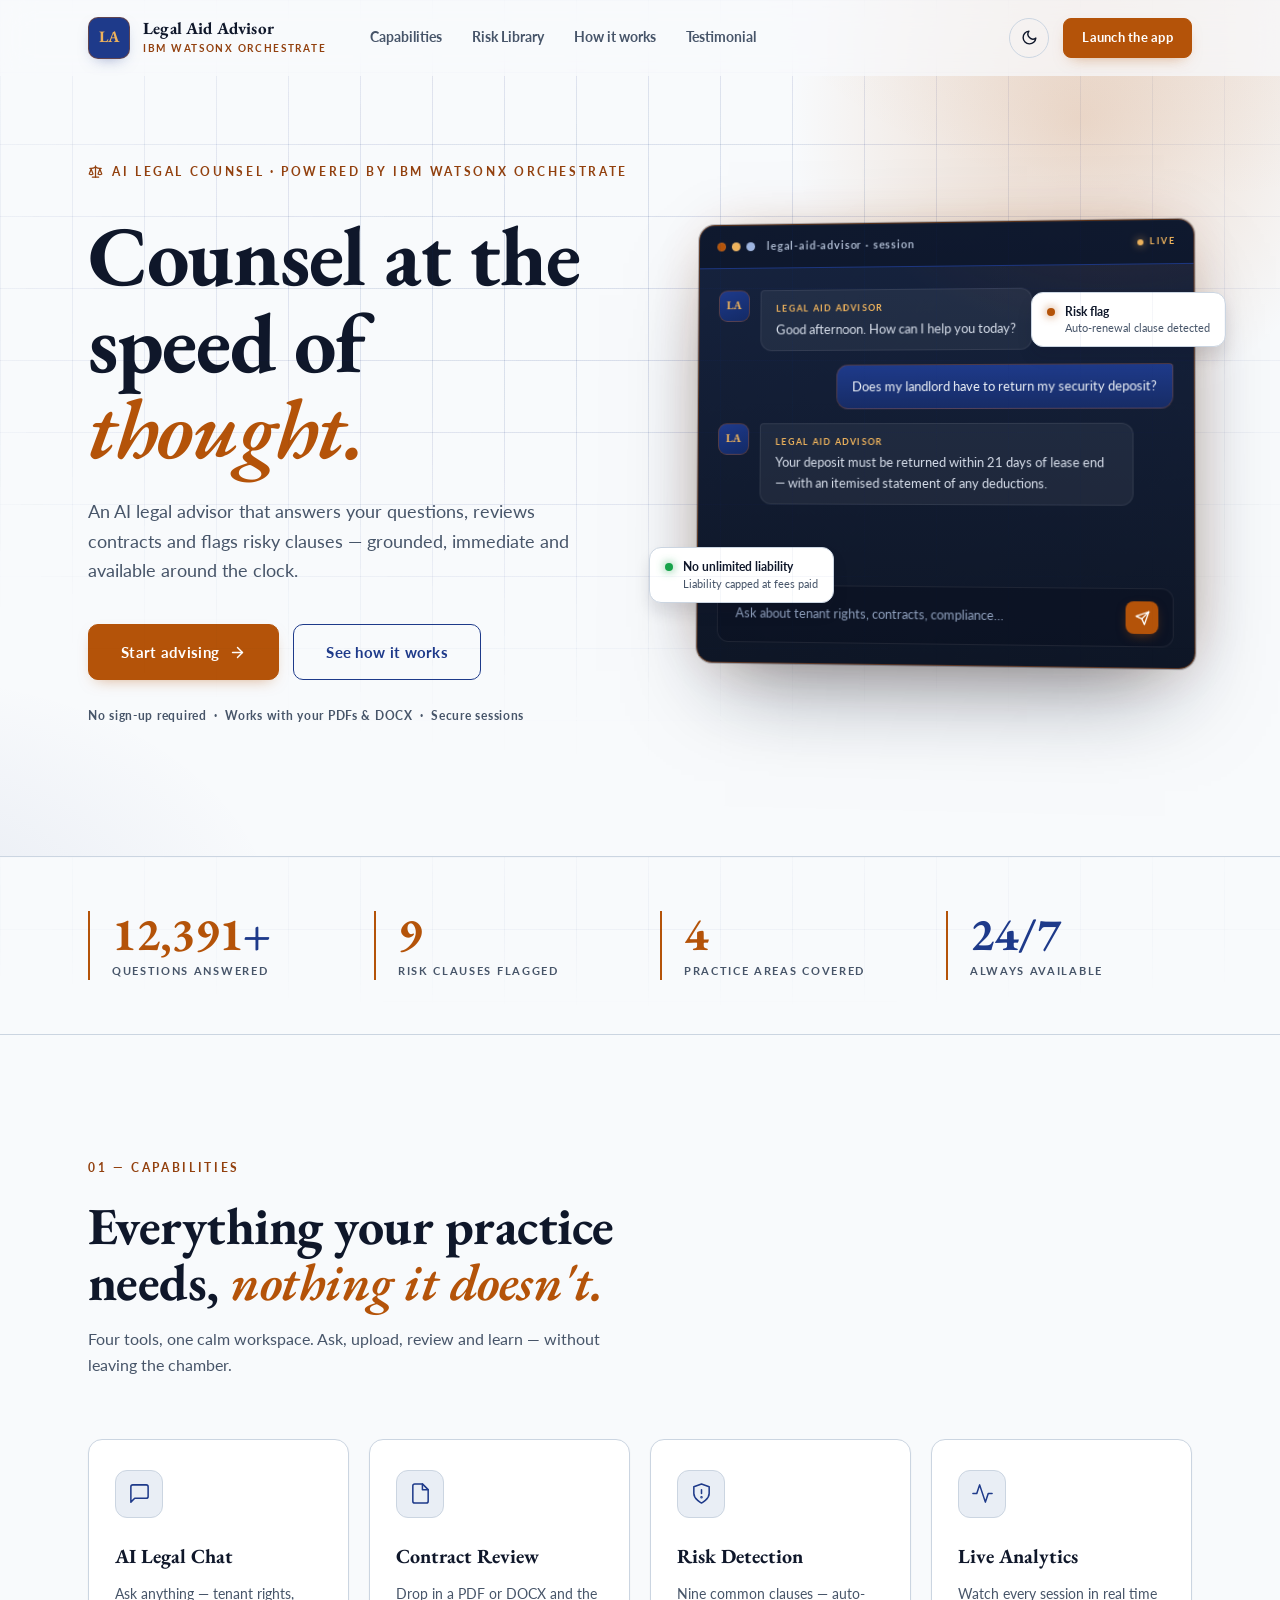
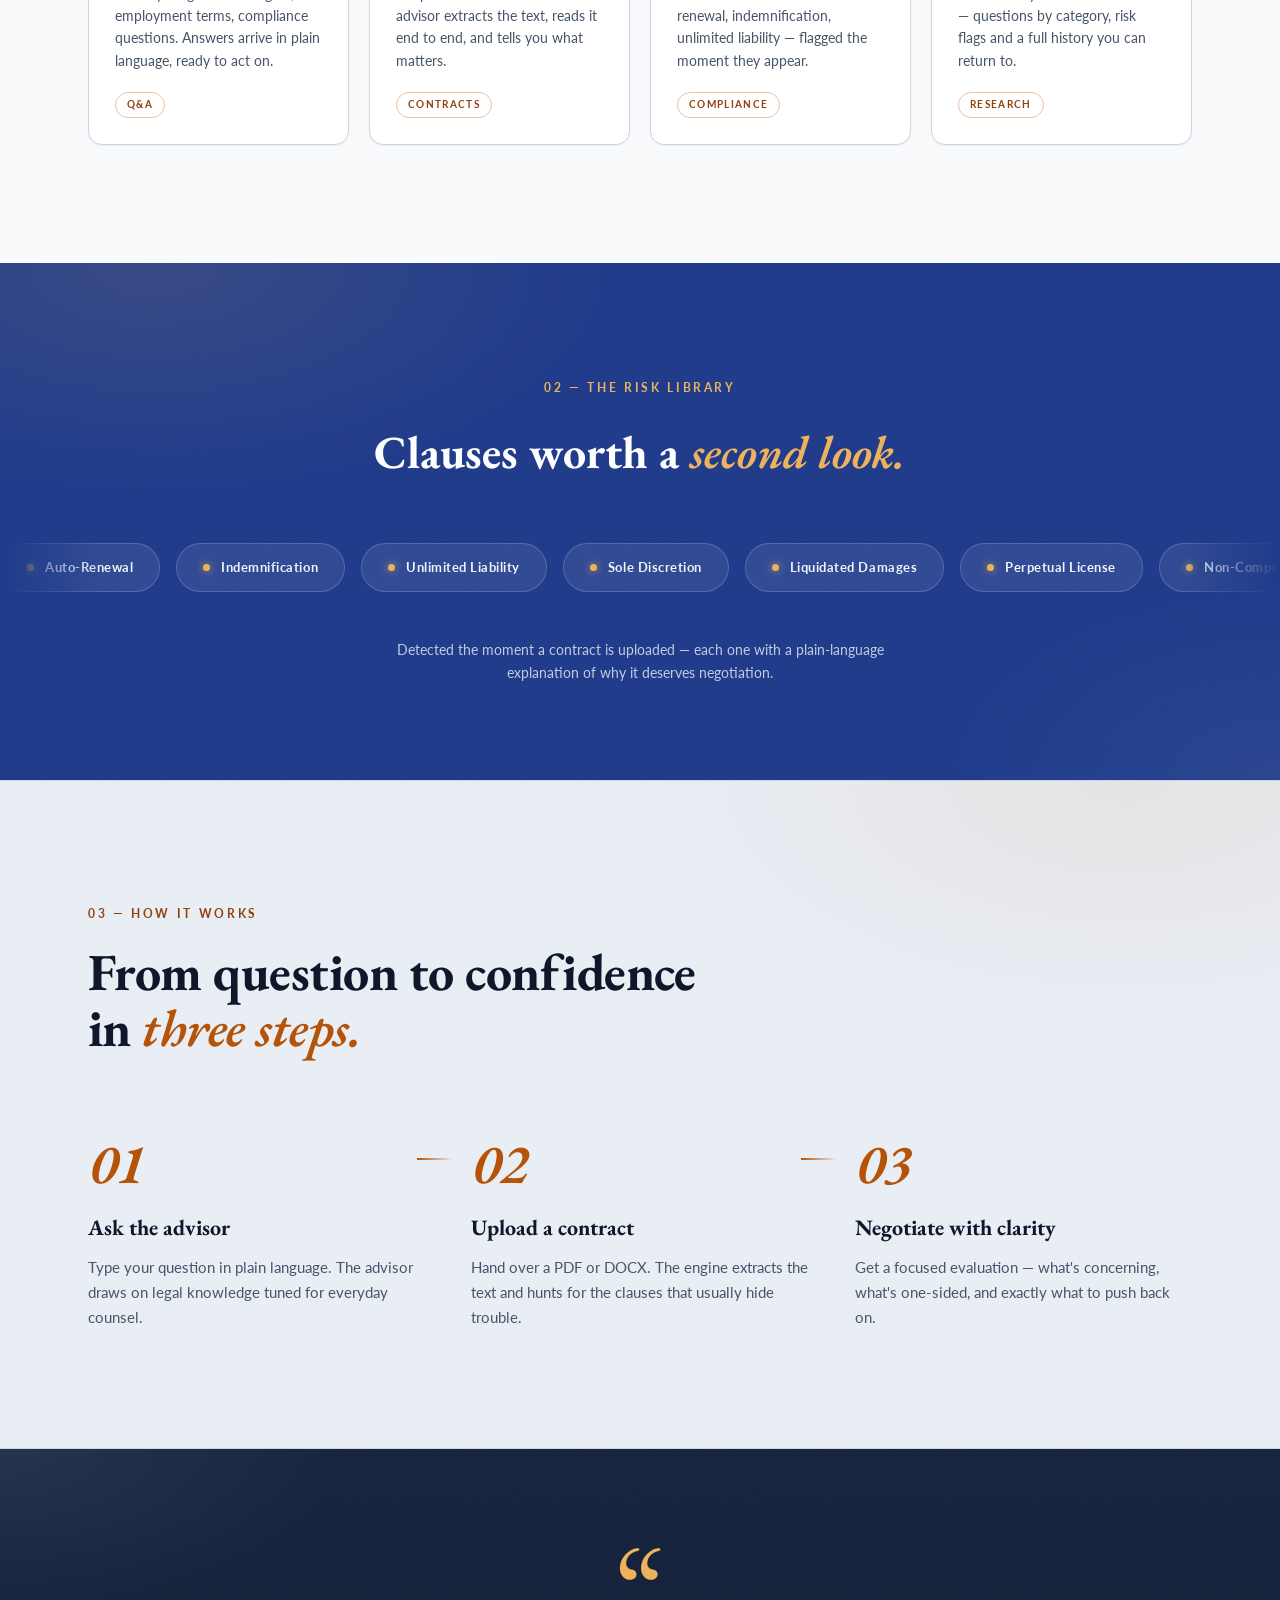
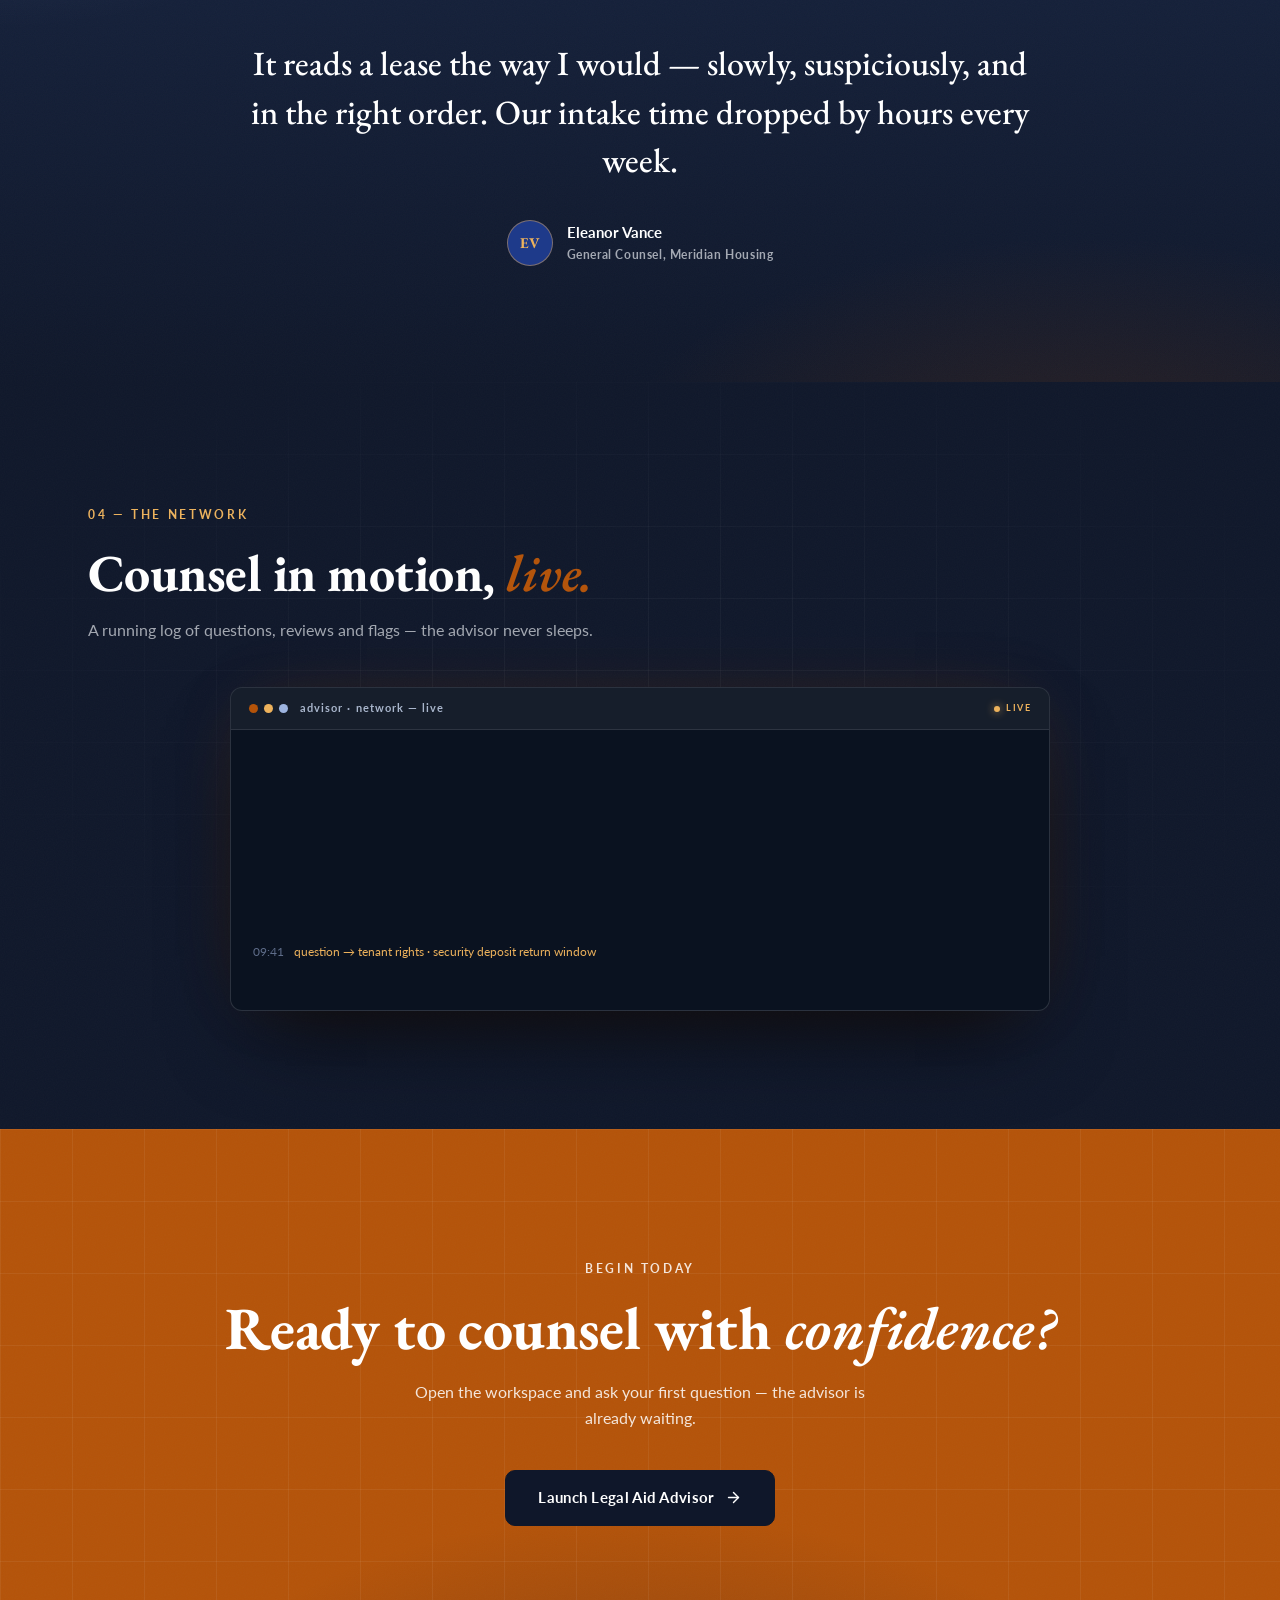
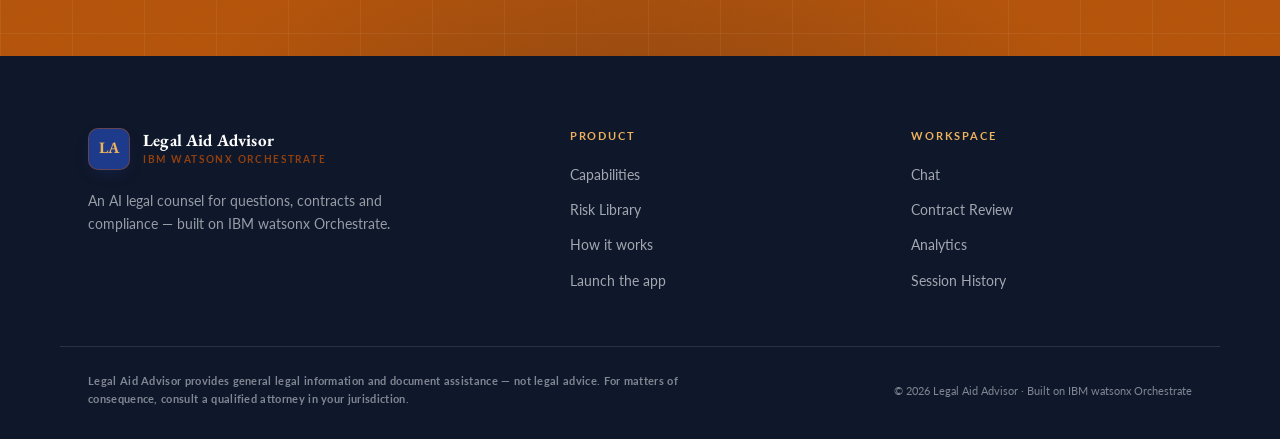
==== commit f00d155c: "Apply Authority design system to landing and dashboard; add UI/UX Pro Max skill - Install ui-ux-pro-" ====
--- a/Legal-Aid/public/index.html
+++ b/Legal-Aid/public/index.html
@@ -3,21 +3,25 @@
 <head>
 <meta charset="UTF-8" />
 <meta name="viewport" content="width=device-width, initial-scale=1.0" />
-<meta name="theme-color" content="#0a1424" />
+<meta name="theme-color" content="#F8FAFC" />
 <meta name="description" content="Legal Aid Advisor — an AI legal counsel that answers questions, reviews contracts and flags risk clauses. Powered by IBM watsonx Orchestrate." />
 <title>Legal Aid Advisor — Counsel at the speed of thought</title>
-<link rel="icon" href="data:image/svg+xml,<svg xmlns='http://www.w3.org/2000/svg' viewBox='0 0 100 100'><rect width='100' height='100' rx='20' fill='%230e1b2f'/><text x='50' y='70' font-size='58' text-anchor='middle'>⚖️</text></svg>" />
+<link rel="icon" href="data:image/svg+xml,<svg xmlns='http://www.w3.org/2000/svg' viewBox='0 0 100 100'><rect width='100' height='100' rx='22' fill='%231E3A8A'/><g stroke='%23B45309' stroke-width='7' stroke-linecap='round' fill='none'><path d='M50 22v54'/><path d='M50 28l-24 10'/><path d='M50 28l24 10'/><path d='M26 38v14a10 10 0 0 0 20 0V38'/><path d='M74 38v14a10 10 0 0 1-20 0V38'/><path d='M42 82h16'/></g></svg>" />
 <link rel="preconnect" href="https://fonts.googleapis.com" />
 <link rel="preconnect" href="https://fonts.gstatic.com" crossorigin />
-<link href="https://fonts.googleapis.com/css2?family=IBM+Plex+Mono:wght@400;500;600&family=Inter:wght@400;500;600;700&family=Playfair+Display:ital,wght@0,500;0,600;0,700;1,500;1,600&display=swap" rel="stylesheet" />
+<link href="https://fonts.googleapis.com/css2?family=EB+Garamond:ital,wght@0,400;0,500;0,600;0,700;1,400;1,500;1,600&family=Lato:wght@300;400;700&display=swap" rel="stylesheet" />
 <link rel="stylesheet" href="css/landing.css" />
 </head>
 <body>
+<a class="lp-skip" href="#main">Skip to content</a>
+
+<!-- ══════════════ SCROLL PROGRESS ══════════════ -->
+<div class="lp-progress" id="lpProgress" aria-hidden="true"></div>
 
 <!-- ══════════════ NAV ══════════════ -->
 <header class="lp-nav" id="lpNav">
   <div class="lp-container lp-nav-inner">
-    <a class="lp-brand" href="#top" aria-label="Legal Aid Advisor — home">
+    <a class="lp-brand" href="#main" aria-label="Legal Aid Advisor — home">
       <span class="lp-brand-mark">LA</span>
       <span class="lp-brand-text">
         <span class="lp-brand-title">Legal Aid Advisor</span>
@@ -33,7 +37,11 @@
     </nav>
 
     <div class="lp-nav-cta">
-      <a class="lp-btn lp-btn-gold" href="/dashboard">Launch the app</a>
+      <button class="theme-toggle lp-theme-toggle" data-theme-toggle aria-label="Switch to dark mode" aria-pressed="false">
+        <svg class="icon-sun" viewBox="0 0 24 24" fill="none" stroke="currentColor" stroke-width="2" stroke-linecap="round" stroke-linejoin="round"><circle cx="12" cy="12" r="5"/><line x1="12" y1="1" x2="12" y2="3"/><line x1="12" y1="21" x2="12" y2="23"/><line x1="4.22" y1="4.22" x2="5.64" y2="5.64"/><line x1="18.36" y1="18.36" x2="19.78" y2="19.78"/><line x1="1" y1="12" x2="3" y2="12"/><line x1="21" y1="12" x2="23" y2="12"/><line x1="4.22" y1="19.78" x2="5.64" y2="18.36"/><line x1="18.36" y1="5.64" x2="19.78" y2="4.22"/></svg>
+        <svg class="icon-moon" viewBox="0 0 24 24" fill="none" stroke="currentColor" stroke-width="2" stroke-linecap="round" stroke-linejoin="round"><path d="M21 12.79A9 9 0 1 1 11.21 3 7 7 0 0 0 21 12.79z"/></svg>
+      </button>
+      <a class="lp-btn lp-btn-accent" href="/dashboard">Launch the app</a>
       <button class="lp-burger" id="lpBurger" aria-label="Toggle menu" aria-expanded="false">
         <span></span><span></span><span></span>
       </button>
@@ -41,15 +49,18 @@
   </div>
 </header>
 
-<main id="top">
+<main id="main">
 
 <!-- ══════════════ HERO ══════════════ -->
 <section class="lp-hero">
-  <div class="lp-grain" aria-hidden="true"></div>
+  <div class="lp-hero-glow" aria-hidden="true"></div>
   <div class="lp-container lp-hero-inner">
 
     <div class="lp-hero-copy">
-      <p class="lp-eyebrow reveal">⚖️ &nbsp;AI Legal Counsel · Powered by IBM watsonx Orchestrate</p>
+      <p class="lp-eyebrow reveal">
+        <svg viewBox="0 0 24 24" fill="none" stroke="currentColor" stroke-width="2" stroke-linecap="round" stroke-linejoin="round" aria-hidden="true"><path d="m16 16 3-8 3 8c-.87.65-1.92 1-3 1s-2.13-.35-3-1Z"/><path d="m2 16 3-8 3 8c-.87.65-1.92 1-3 1s-2.13-.35-3-1Z"/><path d="M7 21h10"/><path d="M12 3v18"/><path d="M3 7h2c2 0 5-1 7-2 2 1 5 2 7 2h2"/></svg>
+        AI Legal Counsel · Powered by IBM watsonx Orchestrate
+      </p>
 
       <h1 class="lp-hero-title reveal">
         Counsel at the speed of <em>thought.</em>
@@ -61,10 +72,10 @@
       </p>
 
       <div class="lp-hero-actions reveal">
-        <a class="lp-btn lp-btn-gold lp-btn-lg" href="/dashboard">Start advising
+        <a class="lp-btn lp-btn-accent lp-btn-lg" href="/dashboard">Start advising
           <svg viewBox="0 0 24 24" fill="none" stroke="currentColor" stroke-width="2" stroke-linecap="round" stroke-linejoin="round"><line x1="5" y1="12" x2="19" y2="12"/><polyline points="12 5 19 12 12 19"/></svg>
         </a>
-        <a class="lp-btn lp-btn-ghost lp-btn-lg" href="#how-it-works">See how it works</a>
+        <a class="lp-btn lp-btn-outline lp-btn-lg" href="#how-it-works">See how it works</a>
       </div>
 
       <p class="lp-hero-note reveal">No sign-up required &nbsp;·&nbsp; Works with your PDFs &amp; DOCX &nbsp;·&nbsp; Secure sessions</p>
@@ -77,7 +88,7 @@
         <div class="lp-mock-bar">
           <span class="lp-mock-dots"><i></i><i></i><i></i></span>
           <span class="lp-mock-title">legal-aid-advisor · session</span>
-          <span class="lp-mock-live">● LIVE</span>
+          <span class="lp-mock-live">LIVE</span>
         </div>
 
         <div class="lp-mock-body">
@@ -277,6 +288,29 @@
   </div>
 </section>
 
+<!-- ══════════════ TERMINAL — ADVISOR NETWORK ══════════════ -->
+<section class="lp-term" id="network">
+  <div class="lp-grain" aria-hidden="true"></div>
+  <div class="lp-container">
+    <div class="lp-sec-head reveal" style="max-width: 560px; margin-bottom: 44px;">
+      <p class="lp-eyebrow">04 — The network</p>
+      <h2>Counsel in motion, <em>live.</em></h2>
+      <p class="lp-sec-sub">A running log of questions, reviews and flags — the advisor never sleeps.</p>
+    </div>
+
+    <div class="lp-term-window reveal" role="img" aria-label="Live advisor network log">
+      <div class="lp-term-bar">
+        <span class="lp-term-dots"><i></i><i></i><i></i></span>
+        <span class="lp-term-title">advisor · network — live</span>
+        <span class="lp-term-live">LIVE</span>
+      </div>
+      <div class="lp-term-body" id="termBody">
+        <!-- lines injected by landing.js -->
+      </div>
+    </div>
+  </div>
+</section>
+
 <!-- ══════════════ CTA ══════════════ -->
 <section class="lp-cta">
   <div class="lp-grain" aria-hidden="true"></div>
@@ -284,7 +318,7 @@
     <p class="lp-eyebrow">Begin today</p>
     <h2>Ready to counsel with <em>confidence?</em></h2>
     <p class="lp-cta-sub">Open the workspace and ask your first question — the advisor is already waiting.</p>
-    <a class="lp-btn lp-btn-gold lp-btn-lg" href="/dashboard">Launch Legal Aid Advisor
+    <a class="lp-btn lp-btn-ink lp-btn-lg" href="/dashboard">Launch Legal Aid Advisor
       <svg viewBox="0 0 24 24" fill="none" stroke="currentColor" stroke-width="2" stroke-linecap="round" stroke-linejoin="round"><line x1="5" y1="12" x2="19" y2="12"/><polyline points="12 5 19 12 12 19"/></svg>
     </a>
   </div>
@@ -296,7 +330,7 @@
 <footer class="lp-footer">
   <div class="lp-container lp-footer-inner">
     <div class="lp-footer-brand">
-      <a class="lp-brand" href="#top">
+      <a class="lp-brand" href="#main">
         <span class="lp-brand-mark">LA</span>
         <span class="lp-brand-text">
           <span class="lp-brand-title">Legal Aid Advisor</span>
@@ -329,6 +363,7 @@
   </div>
 </footer>
 
+<script src="js/theme.js"></script>
 <script src="js/landing.js"></script>
 </body>
 </html>
--- a/Legal-Aid/public/css/landing.css
+++ b/Legal-Aid/public/css/landing.css
@@ -1,46 +1,54 @@
 /* ═══════════════════════════════════════════════════════════════════════════
    Legal Aid Advisor — Landing Page
-   Theme: “Justice Chamber” — deep ink navy, brass gold, warm parchment.
-   Type: Playfair Display (display serif) · Inter (UI) · IBM Plex Mono (labels).
+   Theme: “Authority” — slate canvas, navy ink, trust gold.
+   Generated from design-system/legal-aid-advisor/MASTER.md:
+   Trust & Authority pattern · Accessible & Ethical style.
+   EB Garamond for gravity, Lato for UI. No gradients, no emoji icons.
    ═══════════════════════════════════════════════════════════════════════════ */
 
 *, *::before, *::after { box-sizing: border-box; margin: 0; padding: 0; }
 
 :root {
-  /* Ink & paper */
-  --ink:        #1d2634;
-  --ink-2:      #3d4757;
-  --muted:      #6d7789;
-  --faint:      #97a1b3;
-  --paper:      #f5f2ea;
-  --paper-deep: #efeadd;
-  --surface:    #fffdf8;
-
-  /* Court navy */
-  --navy-0: #0a1424;
-  --navy-1: #0e1b2f;
-  --navy-2: #15263f;
-  --navy-3: #1e3354;
-  --navy-text:  #a9b6cc;
-  --navy-title: #eef2f8;
-
-  /* Brass */
-  --gold:      #c2a267;
-  --gold-2:    #a9874b;
-  --gold-soft: rgba(194, 162, 103, 0.14);
-  --gold-line: rgba(194, 162, 103, 0.38);
-
-  /* States */
-  --danger:    #b23a34;
-  --success:   #5fae76;
-
-  /* Type */
-  --font-serif: 'Playfair Display', Georgia, 'Times New Roman', serif;
-  --font-sans:  'Inter', -apple-system, 'Segoe UI', system-ui, sans-serif;
-  --font-mono:  'IBM Plex Mono', 'SFMono-Regular', Consolas, monospace;
+  /* Palette — Authority navy + trust gold (design-system MASTER.md) */
+  --color-primary:        #1E3A8A;
+  --color-on-primary:     #FFFFFF;
+  --color-secondary:      #1E40AF;
+  --color-on-secondary:   #FFFFFF;
+  --color-accent:         #B45309;
+  --color-on-accent:      #FFFFFF;
+  --color-background:     #F8FAFC;
+  --color-foreground:     #0F172A;
+  --color-card:           #FFFFFF;
+  --color-card-foreground:#0F172A;
+  --color-muted:          #E9EEF5;
+  --color-muted-foreground:#475569;
+  --color-border:         #CBD5E1;
+  --color-destructive:    #DC2626;
+  --color-on-destructive: #FFFFFF;
+  --color-ring:           #1E3A8A;
+
+  /* Accessibility-driven tints (4.5:1 on their backgrounds) */
+  --color-accent-strong:  #92400E;   /* gold as small text on light */
+  --color-accent-bright:  #EDB25C;   /* gold as small text on navy/dark */
+  --color-on-ink:         #F1F5F9;
+
+  /* Type — EB Garamond (headings) + Lato (body) per MASTER.md */
+  --font-serif: 'EB Garamond', Georgia, 'Times New Roman', serif;
+  --font-sans:  'Lato', -apple-system, 'Segoe UI', system-ui, sans-serif;
+
+  /* Spacing tokens */
+  --space-xs: 4px; --space-sm: 8px; --space-md: 16px; --space-lg: 24px;
+  --space-xl: 32px; --space-2xl: 48px; --space-3xl: 64px;
+
+  /* Shadows */
+  --shadow-sm: 0 1px 2px rgba(15, 23, 42, 0.05);
+  --shadow-md: 0 4px 6px rgba(15, 23, 42, 0.08);
+  --shadow-lg: 0 10px 15px rgba(15, 23, 42, 0.10);
+  --shadow-xl: 0 20px 25px rgba(15, 23, 42, 0.15);
 
   --container: 1160px;
   --nav-h: 76px;
+  --ease: cubic-bezier(0.25, 0.46, 0.45, 0.94);
 }
 
 html { scroll-behavior: smooth; }
@@ -49,88 +57,141 @@
   font-family: var(--font-sans);
   font-size: 16px;
   line-height: 1.65;
-  color: var(--ink);
-  background: var(--navy-0);
+  color: var(--color-foreground);
+  background: var(--color-background);
   -webkit-font-smoothing: antialiased;
   text-rendering: optimizeLegibility;
   overflow-x: hidden;
 }
 
-::selection { background: rgba(194, 162, 103, 0.35); }
-
-:focus-visible { outline: 2px solid var(--gold); outline-offset: 3px; border-radius: 4px; }
+::selection { background: rgba(180, 83, 9, 0.22); }
+
+:focus-visible {
+  outline: 3px solid var(--color-ring);
+  outline-offset: 3px;
+  border-radius: 4px;
+}
 
 img, svg { display: block; }
 a { color: inherit; }
 
+/* ── Skip link (Accessible & Ethical) ─────────────────────────────────── */
+.lp-skip {
+  position: absolute; top: 12px; left: 12px; z-index: 300;
+  padding: 12px 18px;
+  background: var(--color-primary);
+  color: var(--color-on-primary);
+  font-size: 14px; font-weight: 700; text-decoration: none;
+  border-radius: 8px;
+  transform: translateY(-160%);
+  transition: transform 200ms var(--ease);
+}
+.lp-skip:focus { transform: translateY(0); }
+
 .lp-container { width: 100%; max-width: var(--container); margin: 0 auto; padding: 0 28px; }
 
-/* ── Eyebrow label (mono) ─────────────────────────────────────────────── */
+/* ── Eyebrow label ────────────────────────────────────────────────────── */
 .lp-eyebrow {
-  font-family: var(--font-mono);
-  font-size: 12px;
-  font-weight: 500;
-  letter-spacing: 0.24em;
-  text-transform: uppercase;
-  color: var(--gold);
-}
-
-/* ── Buttons ───────────────────────────────────────────────────────────── */
+  display: inline-flex; align-items: center;
+  font-family: var(--font-sans);
+  font-size: 12px; font-weight: 700;
+  letter-spacing: 0.22em; text-transform: uppercase;
+  color: var(--color-accent-strong);
+}
+.lp-eyebrow svg {
+  width: 15px; height: 15px;
+  margin-right: 9px;
+  flex-shrink: 0;
+}
+
+/* ── Buttons ──────────────────────────────────────────────────────────── */
 .lp-btn {
   display: inline-flex; align-items: center; justify-content: center; gap: 10px;
   font-family: var(--font-sans);
-  font-size: 14px; font-weight: 600; letter-spacing: 0.01em;
-  padding: 13px 26px;
-  border-radius: 10px;
+  font-size: 14px; font-weight: 700; letter-spacing: 0.02em;
+  height: 50px; padding: 0 26px;
+  border-radius: 8px;
   text-decoration: none;
   border: 1px solid transparent;
   cursor: pointer;
-  transition: transform .15s ease, box-shadow .2s ease, background .2s ease, border-color .2s ease, color .2s ease;
+  transition: background-color 200ms var(--ease), color 200ms var(--ease),
+              border-color 200ms var(--ease), box-shadow 200ms var(--ease),
+              transform 200ms var(--ease);
   white-space: nowrap;
 }
-.lp-btn svg { width: 17px; height: 17px; }
-
-.lp-btn-gold {
-  color: #131c2b;
-  background: linear-gradient(180deg, #d6b681 0%, #b3925a 100%);
-  border-color: rgba(255, 235, 200, 0.35);
-  box-shadow: 0 10px 28px -10px rgba(194, 162, 103, 0.55), inset 0 1px 0 rgba(255,255,255,0.35);
-}
-.lp-btn-gold:hover {
-  transform: translateY(-2px);
-  box-shadow: 0 16px 34px -10px rgba(194, 162, 103, 0.65), inset 0 1px 0 rgba(255,255,255,0.4);
-}
-
-.lp-btn-ghost {
-  color: var(--gold);
+.lp-btn svg { width: 17px; height: 17px; transition: transform 200ms var(--ease); }
+.lp-btn:hover svg { transform: translateX(3px); }
+
+/* Primary CTA — trust gold */
+.lp-btn-accent {
+  color: var(--color-on-accent);
+  background: var(--color-accent);
+  border-color: var(--color-accent);
+  box-shadow: 0 6px 16px -8px rgba(180, 83, 9, 0.55);
+}
+.lp-btn-accent:hover {
+  background: var(--color-accent-strong);
+  border-color: var(--color-accent-strong);
+  box-shadow: 0 10px 22px -10px rgba(180, 83, 9, 0.6);
+  transform: translateY(-1px);
+}
+
+/* Secondary — navy outline */
+.lp-btn-outline {
+  color: var(--color-primary);
   background: transparent;
-  border-color: var(--gold-line);
-}
-.lp-btn-ghost:hover {
-  background: var(--gold-soft);
-  border-color: var(--gold);
-  transform: translateY(-2px);
-}
-
-.lp-btn-lg { padding: 16px 32px; font-size: 15px; border-radius: 12px; }
-
-/* ═══════════════════════════════════════════════════════════════════════════
-   NAV
+  border-color: var(--color-primary);
+}
+.lp-btn-outline:hover {
+  background: var(--color-primary);
+  color: var(--color-on-primary);
+  transform: translateY(-1px);
+}
+
+/* Solid ink — used on the gold CTA band */
+.lp-btn-ink {
+  color: var(--color-on-primary);
+  background: var(--color-foreground);
+  border-color: var(--color-foreground);
+}
+.lp-btn-ink:hover {
+  background: var(--color-primary);
+  border-color: var(--color-primary);
+  box-shadow: 0 10px 22px -10px rgba(15, 23, 42, 0.6);
+  transform: translateY(-1px);
+}
+
+.lp-btn-lg { height: 56px; padding: 0 32px; font-size: 15px; border-radius: 10px; }
+
+/* ═══════════════════════════════════════════════════════════════════════════
+   SCROLL PROGRESS
+   ═══════════════════════════════════════════════════════════════════════════ */
+.lp-progress {
+  position: fixed; top: 0; left: 0; right: 0; z-index: 200;
+  height: 3px;
+  background: var(--color-accent);
+  transform-origin: left;
+  transform: scaleX(0);
+}
+
+/* ═══════════════════════════════════════════════════════════════════════════
+   NAV — calm glass
    ═══════════════════════════════════════════════════════════════════════════ */
 .lp-nav {
   position: fixed; top: 0; left: 0; right: 0; z-index: 100;
   height: var(--nav-h);
   display: flex; align-items: center;
-  background: rgba(10, 20, 36, 0.55);
-  -webkit-backdrop-filter: blur(14px);
-  backdrop-filter: blur(14px);
+  background: rgba(248, 250, 252, 0.72);
+  -webkit-backdrop-filter: blur(16px);
+  backdrop-filter: blur(16px);
   border-bottom: 1px solid transparent;
-  transition: background .25s ease, border-color .25s ease, box-shadow .25s ease;
+  transition: background-color 250ms var(--ease), border-color 250ms var(--ease),
+              box-shadow 250ms var(--ease);
 }
 .lp-nav.scrolled {
-  background: rgba(10, 20, 36, 0.88);
-  border-bottom-color: rgba(30, 51, 84, 0.9);
-  box-shadow: 0 8px 28px -14px rgba(0,0,0,0.6);
+  background: rgba(248, 250, 252, 0.94);
+  border-bottom-color: var(--color-border);
+  box-shadow: 0 8px 28px -18px rgba(15, 23, 42, 0.25);
 }
 
 .lp-nav-inner { display: flex; align-items: center; gap: 32px; }
@@ -139,80 +200,93 @@
 
 .lp-brand-mark {
   width: 42px; height: 42px; flex-shrink: 0;
-  border-radius: 11px;
+  border-radius: 10px;
   display: flex; align-items: center; justify-content: center;
   font-family: var(--font-serif); font-weight: 700; font-size: 16px;
-  color: var(--gold);
-  background:
-    radial-gradient(120% 120% at 30% 20%, rgba(255,255,255,0.10), transparent 55%),
-    linear-gradient(160deg, var(--navy-2), var(--navy-0));
-  border: 1px solid var(--gold-line);
-  box-shadow: 0 0 0 1px rgba(13, 27, 46, 0.6), inset 0 0 14px rgba(0,0,0,0.35);
-  text-shadow: 0 1px 2px rgba(0,0,0,0.4);
+  color: var(--color-accent-bright);
+  background: var(--color-primary);
+  border: 1px solid rgba(180, 83, 9, 0.45);
+  box-shadow: 0 6px 16px -8px rgba(30, 58, 138, 0.55);
 }
 
 .lp-brand-title {
   display: block;
   font-family: var(--font-serif);
-  font-size: 17px; font-weight: 600; letter-spacing: 0.01em;
-  color: var(--navy-title);
+  font-size: 17px; font-weight: 700; letter-spacing: 0.01em;
+  color: var(--color-foreground);
   line-height: 1.2;
 }
 .lp-brand-sub {
   display: block;
-  font-family: var(--font-mono);
-  font-size: 9.5px; letter-spacing: 0.16em; text-transform: uppercase;
-  color: var(--gold); margin-top: 2px;
+  font-family: var(--font-sans);
+  font-size: 9.5px; font-weight: 700; letter-spacing: 0.18em; text-transform: uppercase;
+  color: var(--color-accent-strong); margin-top: 2px;
 }
 
 .lp-links { display: flex; align-items: center; gap: 30px; margin-left: 12px; }
 .lp-links a {
   position: relative;
-  font-size: 13.5px; font-weight: 500;
-  color: var(--navy-text);
+  font-size: 13.5px; font-weight: 700;
+  color: var(--color-muted-foreground);
   text-decoration: none;
-  transition: color .18s ease;
+  transition: color 200ms var(--ease);
   padding: 6px 0;
 }
 .lp-links a::after {
   content: ''; position: absolute; left: 0; bottom: 0;
-  width: 100%; height: 1px;
-  background: linear-gradient(90deg, var(--gold), transparent 80%);
+  width: 100%; height: 2px;
+  background: var(--color-accent);
   transform: scaleX(0); transform-origin: left;
-  transition: transform .22s ease;
-}
-.lp-links a:hover { color: var(--navy-title); }
+  transition: transform 220ms var(--ease);
+}
+.lp-links a:hover { color: var(--color-foreground); }
 .lp-links a:hover::after { transform: scaleX(1); }
 
 .lp-nav-cta { margin-left: auto; display: flex; align-items: center; gap: 14px; }
-.lp-nav-cta .lp-btn { padding: 10px 20px; font-size: 13px; }
+.lp-nav-cta .lp-btn { height: 40px; padding: 0 18px; font-size: 13px; }
+
+/* theme toggle in the landing nav */
+.lp-theme-toggle {
+  width: 40px; height: 40px;
+  border-radius: 50%;
+  display: inline-flex; align-items: center; justify-content: center;
+  background: transparent; border: 1px solid var(--color-border);
+  color: var(--color-foreground); cursor: pointer;
+  transition: color 200ms var(--ease), border-color 200ms var(--ease), background-color 200ms var(--ease);
+}
+.lp-theme-toggle:hover { color: var(--color-accent); border-color: var(--color-accent); background: rgba(180, 83, 9, 0.08); }
+.lp-theme-toggle svg { width: 17px; height: 17px; }
+.lp-theme-toggle .icon-sun { display: none; }
+.lp-theme-toggle .icon-moon { display: block; }
+.lp-theme-toggle.dark .icon-sun { display: block; }
+.lp-theme-toggle.dark .icon-moon { display: none; }
 
 .lp-burger {
   display: none;
   flex-direction: column; justify-content: center; gap: 5px;
   width: 40px; height: 40px;
-  background: transparent; border: 1px solid var(--navy-3);
-  border-radius: 9px; cursor: pointer;
+  background: transparent; border: 1px solid var(--color-border);
+  border-radius: 8px; cursor: pointer;
 }
 .lp-burger span {
   width: 18px; height: 2px; margin: 0 auto;
-  background: var(--gold); border-radius: 2px;
-  transition: transform .2s ease, opacity .2s ease;
+  background: var(--color-foreground); border-radius: 2px;
+  transition: transform 200ms var(--ease), opacity 200ms var(--ease);
 }
 .lp-burger.open span:nth-child(1) { transform: translateY(7px) rotate(45deg); }
 .lp-burger.open span:nth-child(2) { opacity: 0; }
 .lp-burger.open span:nth-child(3) { transform: translateY(-7px) rotate(-45deg); }
 
 /* ═══════════════════════════════════════════════════════════════════════════
-   HERO
+   HERO — slate canvas, navy ink, gold accents
    ═══════════════════════════════════════════════════════════════════════════ */
 .lp-hero {
   position: relative;
-  padding: calc(var(--nav-h) + 72px) 0 130px;
+  padding: calc(var(--nav-h) + 84px) 0 130px;
   background:
-    radial-gradient(900px 520px at 82% -10%, rgba(194, 162, 103, 0.16), transparent 62%),
-    radial-gradient(760px 460px at -8% 108%, rgba(47, 95, 163, 0.16), transparent 60%),
-    linear-gradient(180deg, var(--navy-1) 0%, var(--navy-0) 100%);
+    radial-gradient(720px 460px at 92% -10%, rgba(180, 83, 9, 0.10), transparent 62%),
+    radial-gradient(640px 420px at -8% 108%, rgba(30, 58, 138, 0.08), transparent 60%),
+    var(--color-background);
   overflow: hidden;
 }
 
@@ -220,18 +294,28 @@
 .lp-hero::before {
   content: ''; position: absolute; inset: 0;
   background-image:
-    linear-gradient(rgba(169, 182, 204, 0.05) 1px, transparent 1px),
-    linear-gradient(90deg, rgba(169, 182, 204, 0.05) 1px, transparent 1px);
+    linear-gradient(rgba(30, 58, 138, 0.055) 1px, transparent 1px),
+    linear-gradient(90deg, rgba(30, 58, 138, 0.055) 1px, transparent 1px);
   background-size: 72px 72px;
   -webkit-mask-image: radial-gradient(ellipse 90% 70% at 50% 30%, black 30%, transparent 75%);
   mask-image: radial-gradient(ellipse 90% 70% at 50% 30%, black 30%, transparent 75%);
   pointer-events: none;
 }
 
+/* soft gold glow behind the headline */
+.lp-hero-glow {
+  position: absolute;
+  top: -160px; right: -120px;
+  width: 640px; height: 560px;
+  background: radial-gradient(circle, rgba(180, 83, 9, 0.20), rgba(180, 83, 9, 0) 68%);
+  border-radius: 50%;
+  pointer-events: none;
+}
+
 /* film grain over dark sections */
 .lp-grain {
   position: absolute; inset: 0; pointer-events: none; opacity: 0.5;
-  background-image: url("data:image/svg+xml,%3Csvg xmlns='http://www.w3.org/2000/svg' width='120' height='120'%3E%3Cfilter id='n'%3E%3CfeTurbulence type='fractalNoise' baseFrequency='0.9' numOctaves='2' stitchTiles='stitch'/%3E%3C/filter%3E%3Crect width='120' height='120' filter='url(%23n)' opacity='0.05'/%3E%3C/svg%3E");
+  background-image: url("data:image/svg+xml,%3Csvg xmlns='http://www.w3.org/2000/svg' width='120' height='120'%3E%3Cfilter id='n'%3E%3CfeTurbulence type='fractalNoise' baseFrequency='0.9' numOctaves='2' stitchTiles='stitch'/%3E%3C/filter%3E%3Crect width='120' height='120' filter='url(%23n)' opacity='0.06'/%3E%3C/svg%3E");
 }
 
 .lp-hero-inner {
@@ -244,38 +328,33 @@
 
 .lp-hero-title {
   font-family: var(--font-serif);
-  font-weight: 600;
-  font-size: clamp(46px, 6.4vw, 84px);
-  line-height: 1.04;
+  font-weight: 700;
+  font-size: clamp(48px, 6.6vw, 88px);
+  line-height: 1.02;
   letter-spacing: -0.015em;
-  color: var(--navy-title);
+  color: var(--color-foreground);
   margin: 26px 0 26px;
 }
 .lp-hero-title em {
   font-style: italic;
-  font-weight: 500;
-  background: linear-gradient(100deg, #e0c48c 10%, var(--gold) 60%, #8f6f3c 95%);
-  -webkit-background-clip: text;
-  background-clip: text;
-  -webkit-text-fill-color: transparent;
-  padding-right: 0.06em;
+  font-weight: 600;
+  color: var(--color-accent);
 }
 
 .lp-hero-sub {
   max-width: 520px;
   font-size: 17.5px;
   line-height: 1.7;
-  color: var(--navy-text);
-}
-
-.lp-hero-actions { display: flex; align-items: center; gap: 16px; margin-top: 38px; flex-wrap: wrap; }
+  color: var(--color-muted-foreground);
+}
+
+.lp-hero-actions { display: flex; align-items: center; gap: 14px; margin-top: 38px; flex-wrap: wrap; }
 
 .lp-hero-note {
   margin-top: 26px;
-  font-family: var(--font-mono);
-  font-size: 11.5px;
-  letter-spacing: 0.06em;
-  color: var(--faint);
+  font-family: var(--font-sans);
+  font-size: 12px; font-weight: 700; letter-spacing: 0.06em;
+  color: var(--color-muted-foreground);
 }
 
 /* ── Hero mockup ────────────────────────────────────────────────────────── */
@@ -284,50 +363,51 @@
 .lp-mock {
   position: relative;
   border-radius: 16px;
-  background: linear-gradient(180deg, var(--navy-2), var(--navy-1));
-  border: 1px solid var(--gold-line);
+  background: linear-gradient(180deg, #16233F, #0E1626);
+  border: 1px solid rgba(180, 83, 9, 0.45);
   box-shadow:
-    0 40px 90px -30px rgba(0, 0, 0, 0.75),
-    0 0 0 1px rgba(0, 0, 0, 0.4),
+    0 40px 90px -30px rgba(15, 23, 42, 0.55),
+    0 0 0 1px rgba(15, 23, 42, 0.25),
+    0 0 60px -18px rgba(180, 83, 9, 0.35),
     inset 0 1px 0 rgba(255,255,255,0.06);
   overflow: hidden;
   transform: perspective(1400px) rotateY(-5deg) rotateX(1.5deg);
   transform-origin: center;
-  transition: transform .4s ease;
+  transition: transform 400ms var(--ease);
 }
 .lp-hero-stage:hover .lp-mock { transform: perspective(1400px) rotateY(-1.5deg) rotateX(0.5deg); }
 
 .lp-mock-bar {
   display: flex; align-items: center; gap: 12px;
   padding: 13px 18px;
-  border-bottom: 1px solid rgba(30, 51, 84, 0.9);
-  background: rgba(10, 20, 36, 0.55);
+  border-bottom: 1px solid rgba(30, 58, 138, 0.9);
+  background: rgba(10, 18, 34, 0.55);
 }
 .lp-mock-dots { display: flex; gap: 6px; }
 .lp-mock-dots i {
   width: 9px; height: 9px; border-radius: 50%;
-  background: var(--navy-3);
+  background: #2A3B5C;
   border: 1px solid rgba(255,255,255,0.08);
 }
-.lp-mock-dots i:nth-child(1) { background: #b23a34; }
-.lp-mock-dots i:nth-child(2) { background: #c77d2e; }
-.lp-mock-dots i:nth-child(3) { background: #3e7d4e; }
+.lp-mock-dots i:nth-child(1) { background: var(--color-accent); }
+.lp-mock-dots i:nth-child(2) { background: var(--color-accent-bright); }
+.lp-mock-dots i:nth-child(3) { background: #9DB4E0; }
 .lp-mock-title {
-  font-family: var(--font-mono);
-  font-size: 10.5px; letter-spacing: 0.08em;
-  color: var(--navy-text);
+  font-family: var(--font-sans);
+  font-size: 10.5px; font-weight: 700; letter-spacing: 0.08em;
+  color: #A9B6CC;
 }
 .lp-mock-live {
   margin-left: auto;
-  font-family: var(--font-mono);
-  font-size: 9px; letter-spacing: 0.14em;
-  color: #7ed6a4;
+  font-family: var(--font-sans);
+  font-size: 9px; font-weight: 700; letter-spacing: 0.16em;
+  color: var(--color-accent-bright);
   display: flex; align-items: center; gap: 6px;
 }
 .lp-mock-live::before {
   content: ''; width: 6px; height: 6px; border-radius: 50%;
-  background: #7ed6a4;
-  box-shadow: 0 0 8px rgba(126, 214, 164, 0.8);
+  background: var(--color-accent-bright);
+  box-shadow: 0 0 8px rgba(237, 178, 92, 0.8);
   animation: livePulse 2.2s ease-in-out infinite;
 }
 @keyframes livePulse {
@@ -340,7 +420,7 @@
   padding: 22px 20px 18px;
   min-height: 316px;
   background:
-    radial-gradient(420px 220px at 85% -20%, rgba(194, 162, 103, 0.10), transparent 60%),
+    radial-gradient(420px 220px at 85% -20%, rgba(180, 83, 9, 0.12), transparent 60%),
     transparent;
 }
 
@@ -353,9 +433,9 @@
   border-radius: 9px;
   display: flex; align-items: center; justify-content: center;
   font-family: var(--font-serif); font-weight: 700; font-size: 12px;
-  color: var(--gold);
-  background: linear-gradient(160deg, var(--navy-2), var(--navy-0));
-  border: 1px solid var(--gold-line);
+  color: var(--color-accent-bright);
+  background: linear-gradient(160deg, #1E3A8A, #132A66);
+  border: 1px solid rgba(180, 83, 9, 0.4);
 }
 
 .lp-msg-bubble {
@@ -365,22 +445,22 @@
   font-size: 13px; line-height: 1.55;
 }
 .lp-msg-agent .lp-msg-bubble {
-  background: rgba(245, 242, 234, 0.07);
+  background: rgba(245, 248, 252, 0.06);
   border: 1px solid rgba(255,255,255,0.08);
-  color: #d7deea;
+  color: #D7DEEA;
   border-top-left-radius: 4px;
 }
 .lp-msg-user .lp-msg-bubble {
-  background: linear-gradient(180deg, #1e3a63, #172c4d);
-  border: 1px solid rgba(194, 162, 103, 0.28);
-  color: var(--navy-title);
+  background: linear-gradient(180deg, #1E3A8A, #172C66);
+  border: 1px solid rgba(180, 83, 9, 0.35);
+  color: #EEF2F8;
   border-top-right-radius: 4px;
 }
 .lp-msg-role {
   display: block;
-  font-family: var(--font-mono);
-  font-size: 9px; letter-spacing: 0.14em; text-transform: uppercase;
-  color: var(--gold);
+  font-family: var(--font-sans);
+  font-size: 9px; font-weight: 700; letter-spacing: 0.14em; text-transform: uppercase;
+  color: var(--color-accent-bright);
   margin-bottom: 4px;
 }
 .lp-msg-text { display: block; }
@@ -389,7 +469,7 @@
 .lp-typing { display: inline-flex; gap: 5px; padding: 6px 0; }
 .lp-typing i {
   width: 7px; height: 7px; border-radius: 50%;
-  background: var(--gold);
+  background: var(--color-accent-bright);
   animation: blink 1.3s ease-in-out infinite;
 }
 .lp-typing i:nth-child(2) { animation-delay: 0.18s; }
@@ -402,21 +482,21 @@
   margin: 4px 20px 20px;
   padding: 12px 14px 12px 18px;
   border-radius: 12px;
-  background: rgba(10, 20, 36, 0.6);
+  background: rgba(10, 18, 34, 0.6);
   border: 1px solid rgba(255,255,255,0.08);
 }
 .lp-mock-ph {
-  font-size: 12.5px; color: var(--faint);
+  font-size: 12.5px; color: #8FA0BD;
   font-family: var(--font-sans);
 }
 .lp-mock-send {
   margin-left: auto; flex-shrink: 0;
   width: 32px; height: 32px;
-  border-radius: 9px;
+  border-radius: 8px;
   display: flex; align-items: center; justify-content: center;
-  color: #131c2b;
-  background: linear-gradient(180deg, #d6b681, #b3925a);
-  box-shadow: 0 4px 12px -4px rgba(194, 162, 103, 0.6);
+  color: var(--color-on-accent);
+  background: var(--color-accent);
+  box-shadow: 0 4px 12px -4px rgba(180, 83, 9, 0.6);
 }
 .lp-mock-send svg { width: 15px; height: 15px; }
 
@@ -426,22 +506,20 @@
   display: flex; align-items: flex-start; gap: 10px;
   padding: 11px 15px;
   border-radius: 12px;
-  background: rgba(14, 27, 47, 0.92);
-  border: 1px solid var(--gold-line);
-  box-shadow: 0 22px 46px -16px rgba(0, 0, 0, 0.7), inset 0 1px 0 rgba(255,255,255,0.06);
-  -webkit-backdrop-filter: blur(8px);
-  backdrop-filter: blur(8px);
+  background: var(--color-card);
+  border: 1px solid var(--color-border);
+  box-shadow: var(--shadow-lg);
   font-size: 11px; line-height: 1.4;
   animation: floaty 5.5s ease-in-out infinite;
 }
-.lp-float b { display: block; color: var(--navy-title); font-weight: 600; font-size: 11.5px; }
-.lp-float div span { color: var(--navy-text); }
+.lp-float b { display: block; color: var(--color-foreground); font-weight: 700; font-size: 11.5px; }
+.lp-float div span { color: var(--color-muted-foreground); }
 .lp-float-dot {
   width: 8px; height: 8px; border-radius: 50%;
   margin-top: 4px; flex-shrink: 0;
 }
-.lp-float-dot.warn { background: #c77d2e; box-shadow: 0 0 10px rgba(199, 125, 46, 0.8); }
-.lp-float-dot.ok   { background: #5fae76; box-shadow: 0 0 10px rgba(95, 174, 118, 0.8); }
+.lp-float-dot.warn { background: var(--color-accent); box-shadow: 0 0 10px rgba(180, 83, 9, 0.8); }
+.lp-float-dot.ok   { background: #16A34A; box-shadow: 0 0 10px rgba(22, 163, 74, 0.8); }
 
 .lp-float-risk  { top: 16%; right: -34px; animation-delay: 0.4s; }
 .lp-float-clear { bottom: 14%; left: -44px; animation-delay: 1.3s; }
@@ -456,8 +534,9 @@
    ═══════════════════════════════════════════════════════════════════════════ */
 .lp-stats {
   position: relative;
-  background: var(--paper);
-  border-top: 1px solid rgba(194, 162, 103, 0.25);
+  background: var(--color-background);
+  border-top: 1px solid var(--color-border);
+  border-bottom: 1px solid var(--color-border);
 }
 .lp-stats-grid {
   display: grid;
@@ -468,19 +547,20 @@
 .lp-stat {
   display: flex; flex-direction: column; gap: 6px;
   padding-left: 22px;
-  border-left: 2px solid var(--gold-line);
+  border-left: 2px solid var(--color-accent);
 }
 .lp-stat-num {
   font-family: var(--font-serif);
   font-size: clamp(34px, 3.6vw, 48px);
   font-weight: 700; line-height: 1;
-  color: var(--ink);
+  color: var(--color-primary);
   font-variant-numeric: tabular-nums;
 }
+.lp-stat-num span { color: var(--color-accent); }
 .lp-stat-lbl {
-  font-family: var(--font-mono);
-  font-size: 10.5px; letter-spacing: 0.16em; text-transform: uppercase;
-  color: var(--muted);
+  font-family: var(--font-sans);
+  font-size: 10.5px; font-weight: 700; letter-spacing: 0.16em; text-transform: uppercase;
+  color: var(--color-muted-foreground);
 }
 
 /* ═══════════════════════════════════════════════════════════════════════════
@@ -488,32 +568,46 @@
    ═══════════════════════════════════════════════════════════════════════════ */
 .lp-section {
   padding: 118px 0;
-  background: var(--paper);
+  background: var(--color-background);
 }
 
 .lp-section-parch {
   background:
-    radial-gradient(820px 420px at 88% 0%, rgba(194, 162, 103, 0.12), transparent 60%),
-    linear-gradient(180deg, #f0ecdf, var(--paper) 30%);
-  border-top: 1px solid #e7dfcb;
+    radial-gradient(820px 420px at 88% 0%, rgba(180, 83, 9, 0.07), transparent 60%),
+    var(--color-muted);
+  border-top: 1px solid var(--color-border);
+  border-bottom: 1px solid var(--color-border);
 }
 
 .lp-sec-head { max-width: 640px; margin-bottom: 60px; }
 .lp-sec-head h2 {
   font-family: var(--font-serif);
-  font-weight: 600;
-  font-size: clamp(32px, 4vw, 46px);
-  line-height: 1.14;
+  font-weight: 700;
+  font-size: clamp(34px, 4.2vw, 52px);
+  line-height: 1.08;
   letter-spacing: -0.01em;
-  color: var(--ink);
+  color: var(--color-foreground);
   margin: 18px 0 16px;
 }
 .lp-sec-head h2 em {
   font-style: italic;
-  font-weight: 500;
-  color: var(--gold-2);
-}
-.lp-sec-sub { font-size: 16px; color: var(--muted); max-width: 520px; }
+  font-weight: 600;
+  color: var(--color-accent);
+}
+.lp-sec-sub { font-size: 16px; color: var(--color-muted-foreground); max-width: 520px; }
+
+/* continue the hairline grid through the light sections */
+.lp-stats::before,
+.lp-section::before {
+  content: ''; position: absolute; inset: 0;
+  background-image:
+    linear-gradient(rgba(30, 58, 138, 0.045) 1px, transparent 1px),
+    linear-gradient(90deg, rgba(30, 58, 138, 0.045) 1px, transparent 1px);
+  background-size: 72px 72px;
+  -webkit-mask-image: radial-gradient(ellipse 90% 70% at 50% 30%, black 15%, transparent 80%);
+  mask-image: radial-gradient(ellipse 90% 70% at 50% 30%, black 15%, transparent 80%);
+  pointer-events: none;
+}
 
 /* ── Features grid ─────────────────────────────────────────────────────── */
 .lp-features {
@@ -525,89 +619,89 @@
 .lp-card {
   position: relative;
   display: flex; flex-direction: column;
-  background: var(--surface);
-  border: 1px solid #e8e0cd;
-  border-radius: 16px;
+  background: var(--color-card);
+  border: 1px solid var(--color-border);
+  border-radius: 14px;
   padding: 30px 26px 26px;
-  box-shadow: 0 1px 2px rgba(13, 27, 46, 0.05), 0 14px 34px -18px rgba(13, 27, 46, 0.22);
-  transition: transform .22s ease, box-shadow .22s ease, border-color .22s ease;
+  box-shadow: var(--shadow-sm);
+  transition: box-shadow 200ms var(--ease), border-color 200ms var(--ease);
   overflow: hidden;
 }
+/* entrance (reveal) + state-change (hover) transitions, each at its own pace */
+.lp-card.reveal {
+  transition: opacity 500ms ease, transform 600ms var(--ease),
+              box-shadow 200ms var(--ease), border-color 200ms var(--ease);
+}
 .lp-card::before {
-  content: ''; position: absolute; top: 0; left: 0; right: 0; height: 2px;
-  background: linear-gradient(90deg, var(--gold), transparent 75%);
+  content: ''; position: absolute; top: 0; left: 0; right: 0; height: 3px;
+  background: var(--color-accent);
   opacity: 0;
-  transition: opacity .22s ease;
+  transition: opacity 200ms var(--ease);
 }
 .lp-card:hover {
-  transform: translateY(-6px);
-  border-color: var(--gold-line);
-  box-shadow: 0 2px 4px rgba(13, 27, 46, 0.06), 0 30px 50px -22px rgba(13, 27, 46, 0.35);
+  border-color: var(--color-primary);
+  box-shadow: var(--shadow-lg);
 }
 .lp-card:hover::before { opacity: 1; }
 
 .lp-card-ico {
   width: 48px; height: 48px;
-  border-radius: 13px;
+  border-radius: 12px;
   display: flex; align-items: center; justify-content: center;
   margin-bottom: 22px;
-  background: var(--paper);
-  border: 1px solid #e4dcc8;
-  color: var(--ink-2);
+  background: var(--color-muted);
+  border: 1px solid var(--color-border);
+  color: var(--color-primary);
+  transition: background-color 200ms var(--ease), color 200ms var(--ease), border-color 200ms var(--ease);
 }
 .lp-card-ico svg { width: 23px; height: 23px; }
-.lp-card-ico.chat   { color: #2f5fa3; }
-.lp-card-ico.doc    { color: #6f4fc4; }
-.lp-card-ico.shield { color: #c77d2e; }
-.lp-card-ico.chart  { color: #3e7d4e; }
+.lp-card:hover .lp-card-ico { background: var(--color-primary); border-color: var(--color-primary); color: var(--color-on-primary); }
 
 .lp-card h3 {
   font-family: var(--font-serif);
-  font-size: 20px; font-weight: 600;
-  color: var(--ink);
+  font-size: 20px; font-weight: 700;
+  color: var(--color-foreground);
   margin-bottom: 10px;
 }
-.lp-card p { font-size: 13.5px; color: var(--muted); line-height: 1.65; flex: 1; }
+.lp-card p { font-size: 13.5px; color: var(--color-muted-foreground); line-height: 1.65; flex: 1; }
 
 .lp-card-tag {
   align-self: flex-start;
   margin-top: 20px;
-  font-family: var(--font-mono);
-  font-size: 9.5px; font-weight: 500; letter-spacing: 0.14em; text-transform: uppercase;
-  color: var(--muted);
-  border: 1px solid #e4dcc8;
+  font-family: var(--font-sans);
+  font-size: 9.5px; font-weight: 700; letter-spacing: 0.14em; text-transform: uppercase;
+  color: var(--color-accent-strong);
+  border: 1px solid rgba(180, 83, 9, 0.35);
   border-radius: 20px;
   padding: 4px 11px;
-  transition: color .2s ease, border-color .2s ease;
-}
-.lp-card:hover .lp-card-tag { color: var(--gold-2); border-color: var(--gold-line); }
-
-/* ═══════════════════════════════════════════════════════════════════════════
-   RISK LIBRARY — dark band + marquee
+  transition: background-color 200ms var(--ease);
+}
+.lp-card:hover .lp-card-tag { background: rgba(180, 83, 9, 0.08); }
+
+/* ═══════════════════════════════════════════════════════════════════════════
+   RISK LIBRARY — navy band + marquee
    ═══════════════════════════════════════════════════════════════════════════ */
 .lp-risks {
   position: relative;
   padding: 110px 0 96px;
   background:
-    radial-gradient(760px 380px at 12% 0%, rgba(178, 58, 52, 0.14), transparent 60%),
-    linear-gradient(180deg, var(--navy-0), var(--navy-1));
+    radial-gradient(760px 380px at 12% 0%, rgba(237, 178, 92, 0.12), transparent 60%),
+    radial-gradient(560px 320px at 100% 100%, rgba(255, 255, 255, 0.05), transparent 60%),
+    var(--color-primary);
   overflow: hidden;
-  border-top: 1px solid var(--navy-3);
-  border-bottom: 1px solid var(--navy-3);
 }
 .lp-risks-head { text-align: center; margin-bottom: 52px; padding: 0 28px; }
+.lp-risks-head .lp-eyebrow { color: var(--color-accent-bright); }
 .lp-risks-head h2 {
   font-family: var(--font-serif);
-  font-weight: 600;
-  font-size: clamp(30px, 3.6vw, 42px);
-  color: var(--navy-title);
+  font-weight: 700;
+  font-size: clamp(32px, 3.8vw, 46px);
+  color: var(--color-on-primary);
   margin-top: 16px;
 }
 .lp-risks-head h2 em {
-  font-style: italic; font-weight: 500;
-  background: linear-gradient(100deg, #e0c48c, var(--gold) 70%, #8f6f3c);
-  -webkit-background-clip: text; background-clip: text;
-  -webkit-text-fill-color: transparent;
+  font-style: italic; font-weight: 600;
+  color: var(--color-accent-bright);
 }
 
 .lp-marquee {
@@ -628,25 +722,25 @@
 
 .lp-risk-chip {
   display: inline-flex; align-items: center; gap: 11px;
-  font-family: var(--font-mono);
-  font-size: 13px; font-weight: 500; letter-spacing: 0.04em;
-  color: #d8dfec;
+  font-family: var(--font-sans);
+  font-size: 13px; font-weight: 700; letter-spacing: 0.04em;
+  color: #F1F5F9;
   padding: 13px 26px;
   border-radius: 40px;
-  background: rgba(255, 255, 255, 0.035);
-  border: 1px solid rgba(255, 255, 255, 0.09);
+  background: rgba(255, 255, 255, 0.08);
+  border: 1px solid rgba(255, 255, 255, 0.18);
   white-space: nowrap;
 }
 .lp-risk-chip i {
   width: 7px; height: 7px; border-radius: 50%;
-  background: #e0887f;
-  box-shadow: 0 0 9px rgba(224, 136, 127, 0.7);
+  background: var(--color-accent-bright);
+  box-shadow: 0 0 9px rgba(237, 178, 92, 0.8);
   flex-shrink: 0;
 }
 
 .lp-risks-note {
   max-width: 600px; margin: 46px auto 0; text-align: center;
-  font-size: 14px; color: var(--navy-text); padding: 0 28px;
+  font-size: 14px; color: rgba(241, 245, 249, 0.78); padding: 0 28px;
 }
 
 /* ═══════════════════════════════════════════════════════════════════════════
@@ -656,46 +750,43 @@
   display: grid;
   grid-template-columns: repeat(3, 1fr);
   gap: 46px;
-  counter-reset: step;
 }
 .lp-step { position: relative; padding-top: 20px; }
 
 .lp-step-num {
   font-family: var(--font-serif);
-  font-style: italic; font-weight: 500;
+  font-style: italic; font-weight: 600;
   font-size: clamp(40px, 4.4vw, 56px);
   line-height: 1;
-  background: linear-gradient(100deg, #d0b17c, #a9874b 80%);
-  -webkit-background-clip: text; background-clip: text;
-  -webkit-text-fill-color: transparent;
+  color: var(--color-accent);
   display: block;
   margin-bottom: 18px;
 }
 .lp-step h3 {
   font-family: var(--font-serif);
-  font-size: 22px; font-weight: 600;
-  color: var(--ink);
+  font-size: 22px; font-weight: 700;
+  color: var(--color-foreground);
   margin-bottom: 10px;
 }
-.lp-step p { font-size: 14.5px; color: var(--muted); line-height: 1.7; }
+.lp-step p { font-size: 14.5px; color: var(--color-muted-foreground); line-height: 1.7; }
 
 /* connecting hairline between steps */
 .lp-step:not(:last-child)::after {
   content: ''; position: absolute; top: 42px; right: -28px;
-  width: 36px; height: 1px;
-  background: linear-gradient(90deg, var(--gold-line), transparent);
-}
-
-/* ═══════════════════════════════════════════════════════════════════════════
-   TESTIMONIAL
+  width: 36px; height: 2px;
+  background: linear-gradient(90deg, var(--color-accent), transparent);
+}
+
+/* ═══════════════════════════════════════════════════════════════════════════
+   TESTIMONIAL — deep navy
    ═══════════════════════════════════════════════════════════════════════════ */
 .lp-quote {
   position: relative;
   padding: 116px 0;
   background:
-    radial-gradient(820px 420px at 85% 120%, rgba(194, 162, 103, 0.13), transparent 60%),
-    linear-gradient(180deg, var(--navy-1), var(--navy-0));
-  border-top: 1px solid var(--navy-3);
+    radial-gradient(820px 420px at 85% 120%, rgba(180, 83, 9, 0.18), transparent 60%),
+    radial-gradient(560px 300px at 0% 0%, rgba(157, 180, 224, 0.10), transparent 60%),
+    linear-gradient(180deg, #16233F, #0F172A);
   overflow: hidden;
 }
 .lp-quote-inner { position: relative; max-width: 860px; text-align: center; }
@@ -704,8 +795,7 @@
   display: block;
   font-family: var(--font-serif);
   font-size: 120px; line-height: 0.4;
-  color: var(--gold);
-  opacity: 0.55;
+  color: var(--color-accent-bright);
   margin-bottom: 26px;
 }
 .lp-quote blockquote {
@@ -713,7 +803,7 @@
   font-weight: 500;
   font-size: clamp(24px, 3vw, 34px);
   line-height: 1.42;
-  color: var(--navy-title);
+  color: var(--color-on-primary);
 }
 .lp-quote-by {
   display: flex; align-items: center; justify-content: center; gap: 14px;
@@ -723,52 +813,142 @@
   width: 46px; height: 46px; border-radius: 50%;
   display: flex; align-items: center; justify-content: center;
   font-family: var(--font-serif); font-weight: 700; font-size: 15px;
-  color: var(--gold);
-  background: linear-gradient(160deg, var(--navy-2), var(--navy-0));
-  border: 1px solid var(--gold-line);
-}
-.lp-quote-by b { display: block; font-size: 14.5px; color: var(--navy-title); font-weight: 600; text-align: left; }
+  color: var(--color-accent-bright);
+  background: var(--color-primary);
+  border: 1px solid rgba(237, 178, 92, 0.45);
+}
+.lp-quote-by b { display: block; font-size: 14.5px; color: var(--color-on-primary); font-weight: 700; text-align: left; }
 .lp-quote-by div span {
-  display: block; font-size: 12px; color: var(--navy-text); text-align: left;
-  font-family: var(--font-mono); letter-spacing: 0.05em;
-}
-
-/* ═══════════════════════════════════════════════════════════════════════════
-   CTA BAND
+  display: block; font-size: 12px; color: rgba(241, 245, 249, 0.65); text-align: left;
+  font-family: var(--font-sans); font-weight: 700; letter-spacing: 0.05em;
+}
+
+/* ═══════════════════════════════════════════════════════════════════════════
+   TERMINAL — “Advisor network · live”
+   ═══════════════════════════════════════════════════════════════════════════ */
+.lp-term {
+  position: relative;
+  padding: 118px 0;
+  background: #0F172A;
+  overflow: hidden;
+}
+.lp-term::before {
+  content: ''; position: absolute; inset: 0;
+  background-image:
+    linear-gradient(rgba(241, 245, 249, 0.04) 1px, transparent 1px),
+    linear-gradient(90deg, rgba(241, 245, 249, 0.04) 1px, transparent 1px);
+  background-size: 72px 72px;
+  -webkit-mask-image: radial-gradient(ellipse 80% 70% at 50% 40%, black 20%, transparent 75%);
+  mask-image: radial-gradient(ellipse 80% 70% at 50% 40%, black 20%, transparent 75%);
+  pointer-events: none;
+}
+.lp-term .lp-eyebrow { color: var(--color-accent-bright); }
+.lp-term .lp-sec-head h2 { color: var(--color-on-primary); }
+.lp-term .lp-sec-sub { color: rgba(241, 245, 249, 0.65); }
+
+.lp-term-window {
+  position: relative;
+  max-width: 820px; margin: 0 auto;
+  border-radius: 12px;
+  background: #0A1220;
+  border: 1px solid rgba(241, 245, 249, 0.14);
+  box-shadow: 0 40px 90px -30px rgba(0, 0, 0, 0.8), 0 0 70px -30px rgba(180, 83, 9, 0.4);
+  overflow: hidden;
+}
+.lp-term-bar {
+  display: flex; align-items: center; gap: 12px;
+  padding: 12px 18px;
+  background: rgba(241, 245, 249, 0.05);
+  border-bottom: 1px solid rgba(241, 245, 249, 0.1);
+}
+.lp-term-dots { display: flex; gap: 6px; }
+.lp-term-dots i { width: 9px; height: 9px; border-radius: 50%; }
+.lp-term-dots i:nth-child(1) { background: var(--color-accent); }
+.lp-term-dots i:nth-child(2) { background: var(--color-accent-bright); }
+.lp-term-dots i:nth-child(3) { background: #9DB4E0; }
+.lp-term-title {
+  font-family: var(--font-sans);
+  font-size: 10.5px; font-weight: 700; letter-spacing: 0.1em;
+  color: #A9B6CC;
+}
+.lp-term-live {
+  margin-left: auto;
+  font-family: var(--font-sans);
+  font-size: 9px; font-weight: 700; letter-spacing: 0.16em;
+  color: var(--color-accent-bright);
+  display: flex; align-items: center; gap: 6px;
+}
+.lp-term-live::before {
+  content: ''; width: 6px; height: 6px; border-radius: 50%;
+  background: var(--color-accent-bright);
+  box-shadow: 0 0 8px rgba(237, 178, 92, 0.8);
+  animation: livePulse 2.2s ease-in-out infinite;
+}
+.lp-term-body {
+  padding: 20px 22px 24px;
+  font-family: var(--font-sans);
+  font-size: 12px; line-height: 1.9;
+  min-height: 280px;
+  display: flex; flex-direction: column;
+  justify-content: flex-end;
+}
+.lp-term-line {
+  opacity: 0;
+  transform: translateY(6px);
+  transition: opacity 400ms var(--ease), transform 400ms var(--ease);
+}
+.lp-term-line.in { opacity: 1; transform: none; }
+.lp-term-time { color: #5F6D8A; margin-right: 10px; }
+.lp-term-ev  { color: var(--color-accent-bright); }
+.lp-term-ok  { color: #86EFAC; }
+.lp-term-info{ color: #9DB4E0; }
+.lp-term-cursor {
+  display: inline-block;
+  width: 8px; height: 15px;
+  background: var(--color-accent-bright);
+  vertical-align: -2px;
+  animation: blink 1.1s step-end infinite;
+}
+
+/* ═══════════════════════════════════════════════════════════════════════════
+   CTA BAND — trust gold
    ═══════════════════════════════════════════════════════════════════════════ */
 .lp-cta {
   position: relative;
-  padding: 120px 0;
+  padding: 130px 0;
   background:
-    radial-gradient(700px 380px at 50% 0%, rgba(194, 162, 103, 0.16), transparent 62%),
-    linear-gradient(180deg, var(--navy-0), #060d19);
-  border-top: 1px solid var(--navy-3);
+    radial-gradient(760px 400px at 50% 120%, rgba(15, 23, 42, 0.25), transparent 62%),
+    var(--color-accent);
   overflow: hidden;
   text-align: center;
 }
+.lp-cta::before {
+  content: ''; position: absolute; inset: 0;
+  background-image:
+    linear-gradient(rgba(255, 255, 255, 0.06) 1px, transparent 1px),
+    linear-gradient(90deg, rgba(255, 255, 255, 0.06) 1px, transparent 1px);
+  background-size: 72px 72px;
+  pointer-events: none;
+}
 .lp-cta-inner { position: relative; display: flex; flex-direction: column; align-items: center; }
+.lp-cta .lp-eyebrow { color: rgba(255, 255, 255, 0.85); }
 .lp-cta h2 {
   font-family: var(--font-serif);
-  font-weight: 600;
-  font-size: clamp(34px, 4.6vw, 56px);
-  line-height: 1.1;
-  color: var(--navy-title);
+  font-weight: 700;
+  font-size: clamp(36px, 4.8vw, 60px);
+  line-height: 1.06;
+  letter-spacing: -0.01em;
+  color: var(--color-on-accent);
   margin: 18px 0 18px;
 }
-.lp-cta h2 em {
-  font-style: italic; font-weight: 500;
-  background: linear-gradient(100deg, #e0c48c, var(--gold) 70%, #8f6f3c);
-  -webkit-background-clip: text; background-clip: text;
-  -webkit-text-fill-color: transparent;
-}
-.lp-cta-sub { color: var(--navy-text); font-size: 16px; max-width: 480px; margin-bottom: 38px; }
+.lp-cta h2 em { font-style: italic; font-weight: 600; }
+.lp-cta-sub { color: rgba(255, 255, 255, 0.85); font-size: 16px; max-width: 480px; margin-bottom: 38px; }
 
 /* ═══════════════════════════════════════════════════════════════════════════
    FOOTER
    ═══════════════════════════════════════════════════════════════════════════ */
 .lp-footer {
-  background: #060d19;
-  border-top: 1px solid var(--navy-3);
+  background: #0F172A;
   padding: 72px 0 0;
 }
 .lp-footer-inner {
@@ -777,53 +957,53 @@
   gap: 60px;
   padding-bottom: 54px;
 }
+.lp-footer-brand .lp-brand-title { color: var(--color-on-primary); }
 .lp-footer-brand p {
   margin-top: 20px;
-  font-size: 13.5px; color: var(--navy-text);
+  font-size: 13.5px; color: rgba(241, 245, 249, 0.6);
   max-width: 340px; line-height: 1.7;
 }
 .lp-footer-col { display: flex; flex-direction: column; gap: 13px; }
 .lp-footer-col h4 {
-  font-family: var(--font-mono);
-  font-size: 10.5px; letter-spacing: 0.18em; text-transform: uppercase;
-  color: var(--gold);
+  font-family: var(--font-sans);
+  font-size: 10.5px; font-weight: 700; letter-spacing: 0.18em; text-transform: uppercase;
+  color: var(--color-accent-bright);
   margin-bottom: 6px;
 }
 .lp-footer-col a {
-  font-size: 13.5px; color: var(--navy-text);
+  font-size: 13.5px; color: rgba(241, 245, 249, 0.65);
   text-decoration: none;
-  transition: color .18s ease;
+  transition: color 200ms var(--ease);
   width: fit-content;
 }
-.lp-footer-col a:hover { color: var(--navy-title); }
+.lp-footer-col a:hover { color: var(--color-on-primary); }
 
 .lp-footer-bottom {
-  border-top: 1px solid rgba(30, 51, 84, 0.7);
+  border-top: 1px solid rgba(241, 245, 249, 0.12);
   padding-top: 26px; padding-bottom: 30px;
   display: flex; justify-content: space-between; align-items: center; gap: 24px; flex-wrap: wrap;
 }
 .lp-disclaimer {
-  font-family: var(--font-mono);
-  font-size: 10px; letter-spacing: 0.03em; line-height: 1.7;
-  color: var(--faint);
+  font-family: var(--font-sans);
+  font-size: 10.5px; font-weight: 700; letter-spacing: 0.03em; line-height: 1.7;
+  color: rgba(241, 245, 249, 0.5);
   max-width: 620px;
-  opacity: 0.8;
-}
-.lp-copy { font-family: var(--font-mono); font-size: 10.5px; color: var(--faint); }
+}
+.lp-copy { font-family: var(--font-sans); font-size: 11px; color: rgba(241, 245, 249, 0.5); }
 
 /* ═══════════════════════════════════════════════════════════════════════════
    SCROLL REVEAL
    ═══════════════════════════════════════════════════════════════════════════ */
 .reveal {
   opacity: 0;
-  transform: translateY(26px);
-  transition: opacity .7s ease, transform .7s cubic-bezier(.21,.61,.35,1);
+  transform: translateY(22px);
+  transition: opacity 500ms ease, transform 600ms var(--ease);
   transition-delay: var(--d, 0s);
 }
 .reveal.in { opacity: 1; transform: none; }
 
 /* ═══════════════════════════════════════════════════════════════════════════
-   RESPONSIVE
+   RESPONSIVE — 375px / 768px / 1024px / 1440px
    ═══════════════════════════════════════════════════════════════════════════ */
 @media (max-width: 1024px) {
   .lp-hero-inner { grid-template-columns: 1fr; gap: 80px; }
@@ -838,18 +1018,16 @@
   .lp-links {
     position: fixed; top: var(--nav-h); left: 0; right: 0;
     flex-direction: column; align-items: flex-start; gap: 0;
-    background: rgba(10, 20, 36, 0.97);
-    border-bottom: 1px solid var(--navy-3);
+    background: var(--color-background);
+    border-bottom: 1px solid var(--color-border);
     padding: 10px 28px 22px;
     margin-left: 0;
     transform: translateY(-8px);
     opacity: 0; pointer-events: none;
-    transition: opacity .2s ease, transform .2s ease;
-    -webkit-backdrop-filter: blur(14px);
-    backdrop-filter: blur(14px);
+    transition: opacity 200ms var(--ease), transform 200ms var(--ease);
   }
   .lp-links.open { opacity: 1; transform: none; pointer-events: auto; }
-  .lp-links a { width: 100%; padding: 13px 0; font-size: 15px; border-bottom: 1px solid rgba(30, 51, 84, 0.7); }
+  .lp-links a { width: 100%; padding: 13px 0; font-size: 15px; border-bottom: 1px solid var(--color-border); }
   .lp-links a::after { display: none; }
   .lp-burger { display: flex; }
   .lp-nav-cta .lp-btn { display: none; }
@@ -871,6 +1049,107 @@
   .lp-footer-bottom { flex-direction: column; align-items: flex-start; gap: 14px; }
 }
 
+/* ═══════════════════════════════════════════════════════════════════════════
+   DARK MODE — the navy chamber
+   ═══════════════════════════════════════════════════════════════════════════ */
+[data-theme="dark"] {
+  --color-background:      #0F172A;
+  --color-foreground:      #F1F5F9;
+  --color-card:            #1E293B;
+  --color-card-foreground: #F1F5F9;
+  --color-muted:           #1E293B;
+  --color-muted-foreground:#94A3B8;
+  --color-border:          #334155;
+  --color-on-primary:      #FFFFFF;
+  --color-accent-strong:   #EDB25C;   /* gold text on dark needs the bright tint */
+  --color-ring:            #EDB25C;
+  --shadow-sm: 0 1px 2px rgba(0, 0, 0, 0.4);
+  --shadow-md: 0 4px 6px rgba(0, 0, 0, 0.4);
+  --shadow-lg: 0 10px 15px rgba(0, 0, 0, 0.5);
+  --shadow-xl: 0 20px 25px rgba(0, 0, 0, 0.55);
+}
+
+[data-theme="dark"] body { background: var(--color-background); }
+
+/* nav → dark glass */
+[data-theme="dark"] .lp-nav {
+  background: rgba(15, 23, 42, 0.72);
+}
+[data-theme="dark"] .lp-nav.scrolled {
+  background: rgba(15, 23, 42, 0.94);
+  border-bottom-color: var(--color-border);
+  box-shadow: 0 8px 28px -14px rgba(0, 0, 0, 0.6);
+}
+[data-theme="dark"] .lp-brand-title { color: var(--color-on-primary); }
+[data-theme="dark"] .lp-links a { color: var(--color-muted-foreground); }
+[data-theme="dark"] .lp-links a:hover { color: var(--color-on-primary); }
+[data-theme="dark"] .lp-theme-toggle { border-color: var(--color-border); color: var(--color-on-primary); }
+[data-theme="dark"] .lp-theme-toggle:hover { color: var(--color-accent-bright); border-color: var(--color-accent); }
+[data-theme="dark"] .lp-burger { border-color: var(--color-border); }
+[data-theme="dark"] .lp-burger span { background: var(--color-on-primary); }
+
+/* hero */
+[data-theme="dark"] .lp-hero {
+  background:
+    radial-gradient(720px 460px at 92% -10%, rgba(180, 83, 9, 0.14), transparent 62%),
+    radial-gradient(640px 420px at -8% 108%, rgba(30, 58, 138, 0.30), transparent 60%),
+    linear-gradient(180deg, #0F172A 0%, #0B1220 100%);
+}
+[data-theme="dark"] .lp-hero::before {
+  background-image:
+    linear-gradient(rgba(148, 163, 184, 0.05) 1px, transparent 1px),
+    linear-gradient(90deg, rgba(148, 163, 184, 0.05) 1px, transparent 1px);
+}
+[data-theme="dark"] .lp-hero-title em { color: var(--color-accent-bright); }
+[data-theme="dark"] .lp-hero-note { color: var(--color-muted-foreground); }
+[data-theme="dark"] .lp-hero-glow {
+  background: radial-gradient(circle, rgba(180, 83, 9, 0.22), rgba(180, 83, 9, 0) 68%);
+}
+
+/* light sections */
+[data-theme="dark"] .lp-section {
+  background: linear-gradient(180deg, #0F172A 0%, #0B1220 100%);
+}
+[data-theme="dark"] .lp-section-parch {
+  background:
+    radial-gradient(820px 420px at 88% 0%, rgba(180, 83, 9, 0.10), transparent 60%),
+    linear-gradient(180deg, #16233F 0%, #0F172A 100%);
+}
+[data-theme="dark"] .lp-stats::before,
+[data-theme="dark"] .lp-section::before {
+  background-image:
+    linear-gradient(rgba(148, 163, 184, 0.05) 1px, transparent 1px),
+    linear-gradient(90deg, rgba(148, 163, 184, 0.05) 1px, transparent 1px);
+}
+[data-theme="dark"] .lp-stat-num { color: #9DB4E0; }
+
+/* cards */
+[data-theme="dark"] .lp-card:hover { border-color: var(--color-accent); }
+[data-theme="dark"] .lp-card:hover .lp-card-ico { background: var(--color-accent); border-color: var(--color-accent); }
+
+/* steps */
+[data-theme="dark"] .lp-step-num { color: var(--color-accent-bright); }
+
+/* floating badges */
+[data-theme="dark"] .lp-float {
+  background: rgba(15, 23, 42, 0.92);
+  border-color: var(--color-border);
+  box-shadow: var(--shadow-lg);
+}
+
+/* outline + ink buttons on dark */
+[data-theme="dark"] .lp-btn-outline { color: var(--color-on-primary); border-color: #CBD5E1; }
+[data-theme="dark"] .lp-btn-outline:hover { background: #CBD5E1; color: #0F172A; border-color: #CBD5E1; }
+
+/* mobile menu */
+[data-theme="dark"] .lp-links.open {
+  background: rgba(11, 18, 32, 0.97);
+}
+[data-theme="dark"] .lp-links a { border-bottom-color: var(--color-border); }
+
+/* terminal + footer stay dark in both themes */
+[data-theme="dark"] .lp-term { background: #0B1220; }
+
 /* Reduced motion */
 @media (prefers-reduced-motion: reduce) {
   html { scroll-behavior: auto; }
@@ -879,5 +1158,7 @@
     animation-iteration-count: 1 !important;
     transition-duration: 0.01ms !important;
   }
+  .lp-marquee-track { animation: none; }
   .reveal { opacity: 1; transform: none; }
-}
+  .lp-term-line { opacity: 1; transform: none; }
+}
